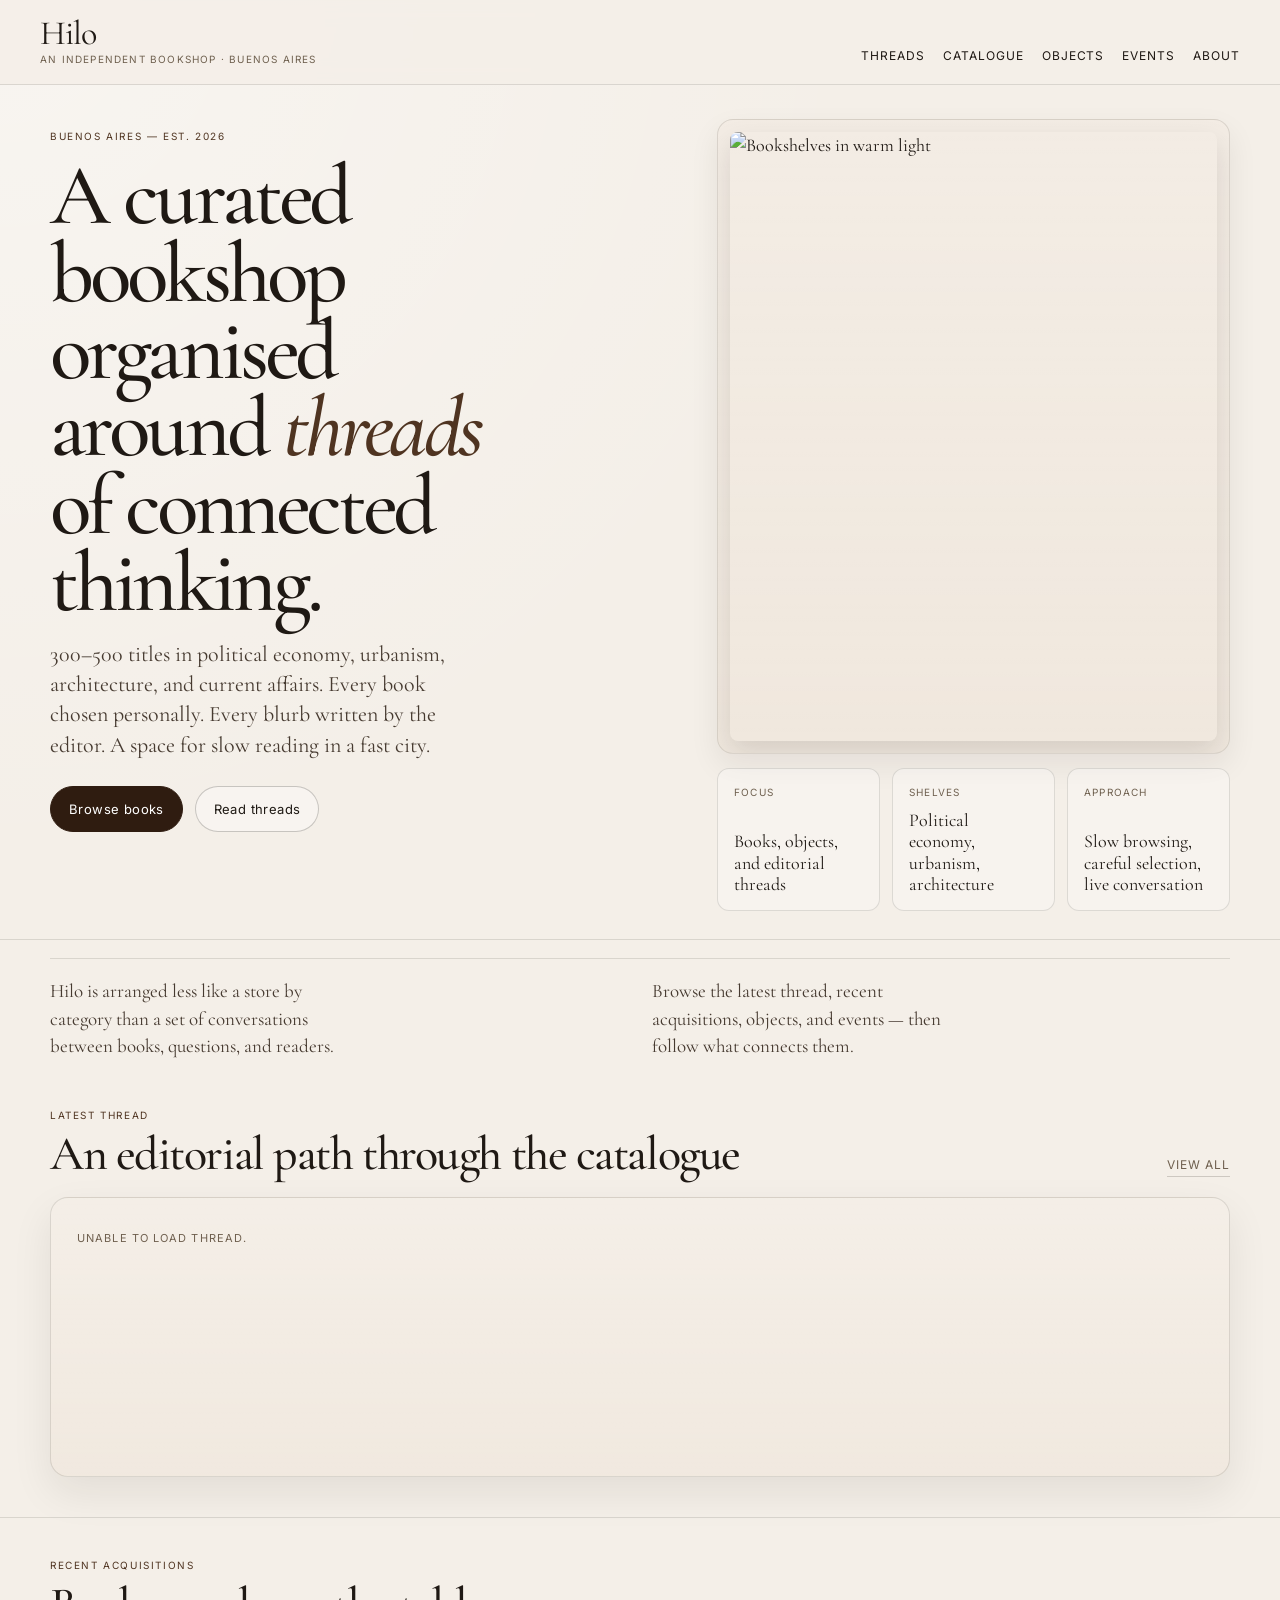
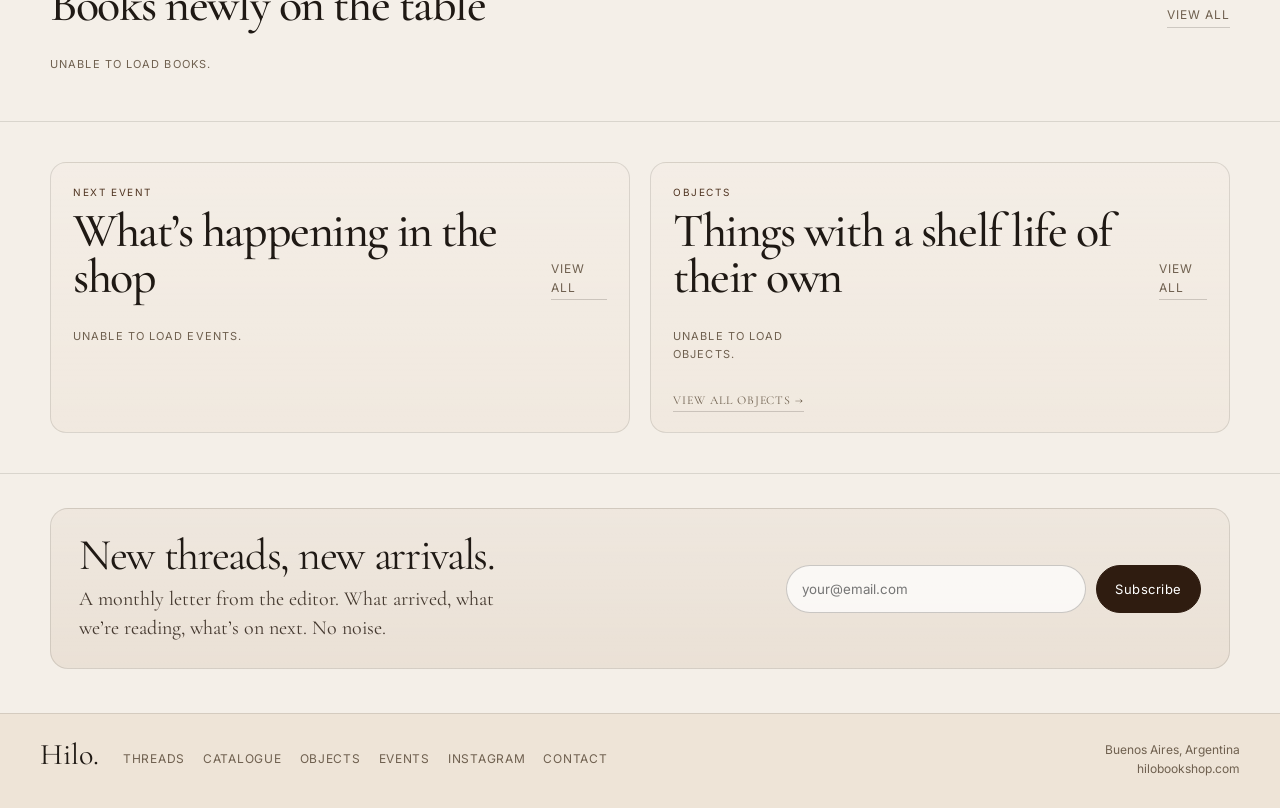
==== index.html @ 8acfe4e0 "Add files via upload" ====
<!DOCTYPE html>
<html lang="en">
<head>
  <meta charset="UTF-8">
  <meta name="viewport" content="width=device-width, initial-scale=1.0">
  <title>Hilo — An Independent Bookshop · Buenos Aires</title>
  <meta name="description" content="A curated bookshop in Buenos Aires organised around threads of connected thinking. Political economy, urbanism, architecture, current affairs.">
  <link rel="stylesheet" href="css/style.css">
</head>
<body class="home-page">

<nav class="nav">
  <a href="index.html" class="nav-logo">
    <span class="nav-logo-main">Hilo</span>
    <span class="nav-logo-sub">An independent bookshop · Buenos Aires</span>
  </a>
  <ul class="nav-links">
    <li><a href="threads.html">Threads</a></li>
    <li><a href="catalogue.html">Catalogue</a></li>
    <li><a href="objects.html">Objects</a></li>
    <li><a href="events.html">Events</a></li>
    <li><a href="about.html">About</a></li>
  </ul>
</nav>

<main class="home-shell">
  <section class="home-hero">
    <div class="home-container home-hero-grid">
      <div class="home-hero-copy">
        <div class="home-eyebrow">Buenos Aires — Est. 2026</div>
        <h1 class="home-hero-title">A curated bookshop organised around <em>threads</em> of connected thinking.</h1>
        <p class="home-hero-body">
          300–500 titles in political economy, urbanism, architecture, and current affairs.
          Every book chosen personally. Every blurb written by the editor. A space for slow
          reading in a fast city.
        </p>
        <div class="home-hero-actions">
          <a href="catalogue.html" class="btn btn-primary">Browse books</a>
          <a href="threads.html" class="btn btn-secondary">Read threads</a>
        </div>
      </div>

      <aside class="home-hero-panel" aria-label="Hilo overview">
        <div class="home-hero-image-wrap">
          <img
            src="https://images.unsplash.com/photo-1507842217343-583bb7270b66?auto=format&fit=crop&w=1400&q=80"
            alt="Bookshelves in warm light"
            loading="eager"
          >
        </div>
        <div class="home-hero-notes">
          <div class="home-note">
            <span class="home-note-label">Focus</span>
            <span class="home-note-value">Books, objects, and editorial threads</span>
          </div>
          <div class="home-note">
            <span class="home-note-label">Shelves</span>
            <span class="home-note-value">Political economy, urbanism, architecture</span>
          </div>
          <div class="home-note">
            <span class="home-note-label">Approach</span>
            <span class="home-note-value">Slow browsing, careful selection, live conversation</span>
          </div>
        </div>
      </aside>
    </div>
  </section>

  <section class="home-intro-strip">
    <div class="home-container home-intro-strip-grid">
      <p>Hilo is arranged less like a store by category than a set of conversations between books, questions, and readers.</p>
      <p>Browse the latest thread, recent acquisitions, objects, and events — then follow what connects them.</p>
    </div>
  </section>

  <section class="home-section home-featured-thread-section">
    <div class="home-container">
      <div class="home-section-top">
        <div>
          <div class="home-section-label">Latest thread</div>
          <h2 class="home-section-title">An editorial path through the catalogue</h2>
        </div>
        <a href="threads.html" class="home-section-link">View all</a>
      </div>
      <div id="thread-feature" class="home-featured-thread-card">
        <div class="loading-state">Loading thread…</div>
      </div>
    </div>
  </section>

  <section class="home-section home-acquisitions-section">
    <div class="home-container">
      <div class="home-section-top">
        <div>
          <div class="home-section-label">Recent acquisitions</div>
          <h2 class="home-section-title">Books newly on the table</h2>
        </div>
        <a href="catalogue.html" class="home-section-link">View all</a>
      </div>
      <div id="books-row" class="books-row home-books-row">
        <div class="loading-state">Loading books…</div>
      </div>
    </div>
  </section>

  <section class="home-section home-split-zone">
    <div class="home-container home-split-grid">
      <div class="home-panel home-event-panel">
        <div class="home-section-top">
          <div>
            <div class="home-section-label">Next event</div>
            <h2 class="home-section-title">What’s happening in the shop</h2>
          </div>
          <a href="events.html" class="home-section-link">View all</a>
        </div>
        <div id="event-feature">
          <div class="loading-state">Loading event…</div>
        </div>
      </div>

      <div class="home-panel home-objects-panel">
        <div class="home-section-top">
          <div>
            <div class="home-section-label">Objects</div>
            <h2 class="home-section-title">Things with a shelf life of their own</h2>
          </div>
          <a href="objects.html" class="home-section-link">View all</a>
        </div>
        <div id="objects-grid" class="objects-grid home-objects-grid">
          <div class="loading-state">Loading objects…</div>
        </div>
        <a href="objects.html" class="link-accent home-panel-link">View all objects →</a>
      </div>
    </div>
  </section>

  <section class="newsletter-section home-newsletter-section">
    <div class="home-container home-newsletter-grid">
      <div>
        <div class="newsletter-heading">New threads, new arrivals.</div>
        <p class="newsletter-sub">
          A monthly letter from the editor. What arrived, what we’re reading,
          what’s on next. No noise.
        </p>
      </div>
      <form class="newsletter-form"
            action="https://hilobookshop.substack.com/api/v1/free?nojs=true"
            method="post" target="_blank">
        <input class="newsletter-input" type="email" name="email" placeholder="your@email.com" required>
        <button class="newsletter-btn" type="submit">Subscribe</button>
      </form>
    </div>
  </section>
</main>

<footer class="footer">
  <a href="index.html" class="footer-logo">Hilo.</a>
  <ul class="footer-links">
    <li><a href="threads.html">Threads</a></li>
    <li><a href="catalogue.html">Catalogue</a></li>
    <li><a href="objects.html">Objects</a></li>
    <li><a href="events.html">Events</a></li>
    <li><a href="https://instagram.com/hilobookshop" target="_blank" rel="noopener">Instagram</a></li>
    <li><a href="about.html#contact">Contact</a></li>
  </ul>
  <div class="footer-address">Buenos Aires, Argentina<br>hilobookshop.com</div>
</footer>

<script type="module">
  import { getThreads, getBooks, getEvents, getObjects, formatDateShort } from './js/airtable.js';

  let allThreads = [];
  let allBooks = [];
  let currentThreadIndex = 0;

  function escapeHtml(str = '') {
    return String(str)
      .replaceAll('&', '&amp;')
      .replaceAll('<', '&lt;')
      .replaceAll('>', '&gt;')
      .replaceAll('"', '&quot;')
      .replaceAll("'", '&#39;');
  }

  function normalize(value = '') {
    return String(value)
      .toLowerCase()
      .normalize('NFD')
      .replace(/[\u0300-\u036f]/g, '')
      .replace(/&/g, ' and ')
      .replace(/[^a-z0-9]+/g, ' ')
      .trim();
  }

  function truncate(text = '', max = 180) {
    const clean = String(text).trim();
    if (!clean) return '';
    if (clean.length <= max) return clean;
    return clean.slice(0, max).replace(/\s+\S*$/, '') + '…';
  }

  function arrayify(value) {
    if (Array.isArray(value)) return value.filter(Boolean);
    if (value == null || value === '') return [];
    return [value];
  }

  function getBookCover(book) {
    return (
      book['Cover URL'] ||
      book['Cover'] ||
      book['Image URL'] ||
      book['Photo URL'] ||
      book.cover ||
      ''
    );
  }

  function getBookLink(book) {
    if (book.Slug) return `book.html?slug=${encodeURIComponent(book.Slug)}`;
    return `catalogue.html?book=${encodeURIComponent(book.id)}`;
  }

  function getThreadLink(thread) {
    if (thread.Slug) return `thread.html?slug=${encodeURIComponent(thread.Slug)}`;
    return 'threads.html';
  }

  function getThreadTitleCandidates(thread) {
    const candidates = new Set();

    [
      thread.Title,
      thread.Slug,
      thread.Name,
      thread['Thread'],
      thread['Thread Title'],
      thread['Short Title'],
      thread['Display Title']
    ].forEach(value => {
      if (value) candidates.add(normalize(value));
    });

    return [...candidates].filter(Boolean);
  }

  function getPossibleThreadBookRefs(thread) {
    const possibleFields = [
      'Books',
      'Book',
      'Related Books',
      'Book Objects',
      'Books Data',
      'Titles',
      'Linked Books',
      'Featured Books'
    ];

    const refs = [];

    for (const field of possibleFields) {
      const value = thread[field];
      if (Array.isArray(value)) refs.push(...value);
    }

    return refs;
  }

  function resolveThreadLinkedBooks(thread, books) {
    const refs = getPossibleThreadBookRefs(thread);
    if (!refs.length) return [];

    const byId = new Map(books.map(book => [String(book.id), book]));
    const byTitle = new Map(
      books
        .map(book => [normalize(book.Title || ''), book])
        .filter(([key]) => key)
    );

    const resolved = [];

    for (const ref of refs) {
      if (!ref) continue;

      if (typeof ref === 'object' && !Array.isArray(ref)) {
        const resolvedBook = {
          id: ref.id || `embedded-${Math.random().toString(36).slice(2)}`,
          Title: ref.Title || ref.title || '',
          Author: ref.Author || ref.author || '',
          Slug: ref.Slug || ref.slug || '',
          'Cover URL': ref['Cover URL'] || ref.cover || ref.image || ref['Photo URL'] || ''
        };

        if (getBookCover(resolvedBook) || resolvedBook.Title) {
          resolved.push(resolvedBook);
        }
        continue;
      }

      const refString = String(ref).trim();

      if (byId.has(refString)) {
        resolved.push(byId.get(refString));
        continue;
      }

      const normalizedRef = normalize(refString);
      if (byTitle.has(normalizedRef)) {
        resolved.push(byTitle.get(normalizedRef));
        continue;
      }
    }

    const deduped = [];
    const seen = new Set();

    for (const book of resolved) {
      const key = String(book.id || normalize(book.Title || ''));
      if (!seen.has(key)) {
        seen.add(key);
        deduped.push(book);
      }
    }

    return deduped;
  }

  function bookContainsThreadReference(book, threadCandidates, threadId) {
    const possibleLinkFields = [
      'Thread',
      'Threads',
      'Thread Title',
      'Thread Titles',
      'Related Thread',
      'Related Threads',
      'Shelf',
      'Shelves',
      'Topic',
      'Topics',
      'Category',
      'Categories'
    ];

    for (const field of possibleLinkFields) {
      const values = arrayify(book[field]);

      for (const value of values) {
        const normalizedValue = normalize(value);
        if (!normalizedValue) continue;

        for (const candidate of threadCandidates) {
          if (
            normalizedValue === candidate ||
            normalizedValue.includes(candidate) ||
            candidate.includes(normalizedValue)
          ) {
            return true;
          }
        }
      }
    }

    const possibleIdFields = [
      'Thread ID',
      'Thread IDs',
      'Thread Record ID',
      'Thread Record IDs',
      'Related Thread ID',
      'Related Thread IDs'
    ];

    for (const field of possibleIdFields) {
      const values = arrayify(book[field]).map(String);
      if (values.includes(String(threadId))) return true;
    }

    return false;
  }

  function deriveThreadBooks(thread, books) {
    const threadCandidates = getThreadTitleCandidates(thread);

    const explicitThumbs =
      thread['Book Covers'] ||
      thread['Book Cover URLs'] ||
      thread['Book Thumbnails'] ||
      thread['Books Covers'] ||
      [];

    const linkedBooks = resolveThreadLinkedBooks(thread, books);

    const matchedBooks = books.filter(book =>
      bookContainsThreadReference(book, threadCandidates, thread.id)
    );

    const merged = [];
    const seen = new Set();

    [...linkedBooks, ...matchedBooks].forEach(book => {
      const key = String(book.id || normalize(book.Title || ''));
      if (!seen.has(key) && (getBookCover(book) || book.Title)) {
        seen.add(key);
        merged.push(book);
      }
    });

    if (merged.length) {
      return merged.slice(0, 12);
    }

    if (Array.isArray(explicitThumbs) && explicitThumbs.length) {
      return explicitThumbs.slice(0, 12).map((src, index) => ({
        id: `${thread.id}-thumb-${index}`,
        Title: '',
        'Cover URL': src
      }));
    }

    return [];
  }

  function renderThreadBooks(books) {
    if (!books.length) {
      return `<div class="empty-state">No books linked to this thread yet.</div>`;
    }

    return `
      <div class="thread-books-wrap home-thread-books-wrap">
        <div class="thread-books-label">Books in this thread</div>
        <div class="thread-books home-thread-books">
          ${books.map(book => {
            const cover = getBookCover(book);
            const title = escapeHtml(book.Title || '');
            const href = book.id ? getBookLink(book) : 'catalogue.html';

            return `
              <a href="${href}" class="thread-book-thumb" title="${title}">
                <div class="thread-book-thumb-image">
                  ${cover
                    ? `<img src="${cover}" alt="${title}" loading="lazy">`
                    : `<div style="width:100%;height:100%;background:linear-gradient(135deg,#d8cbbb 0%,#efe5da 100%);"></div>`}
                </div>
                ${title ? `<div class="thread-book-thumb-title">${title}</div>` : ''}
              </a>
            `;
          }).join('')}
        </div>
      </div>
    `;
  }

  function renderThread(index) {
    const el = document.getElementById('thread-feature');

    if (!allThreads.length) {
      el.innerHTML = '<div class="empty-state">No threads yet.</div>';
      return;
    }

    const thread = allThreads[index];
    const threadBooks = deriveThreadBooks(thread, allBooks);

    el.innerHTML = `
      <div class="thread-shell home-thread-shell">
        <div class="thread-feature home-thread-feature">
          <div class="thread-number">${String(thread.Number || index + 1).padStart(2, '0')}</div>
          <div class="home-thread-main">
            <div class="thread-head home-thread-head">
              <div class="thread-title-wrap">
                <h3 class="thread-title home-thread-title">${escapeHtml(thread.Title || '')}</h3>
                <div class="thread-meta">
                  ${threadBooks.length ? `${threadBooks.length} book${threadBooks.length === 1 ? '' : 's'}` : 'Thread'}
                </div>
              </div>
              <div class="thread-nav" aria-label="Thread navigation">
                <button type="button" id="thread-prev" ${index === 0 ? 'disabled' : ''} aria-label="Previous thread">←</button>
                <button type="button" id="thread-next" ${index === allThreads.length - 1 ? 'disabled' : ''} aria-label="Next thread">→</button>
              </div>
            </div>

            <p class="thread-excerpt home-thread-excerpt">${escapeHtml(thread.Intro || thread.Description || '')}</p>

            ${renderThreadBooks(threadBooks)}

            <div class="thread-footer home-thread-footer">
              <a href="${getThreadLink(thread)}" class="link-accent">Read the thread →</a>
              <div class="thread-counter">${index + 1} / ${allThreads.length}</div>
            </div>
          </div>
        </div>
      </div>
    `;

    const prevBtn = document.getElementById('thread-prev');
    const nextBtn = document.getElementById('thread-next');

    if (prevBtn) {
      prevBtn.addEventListener('click', () => {
        if (currentThreadIndex > 0) {
          currentThreadIndex -= 1;
          renderThread(currentThreadIndex);
        }
      });
    }

    if (nextBtn) {
      nextBtn.addEventListener('click', () => {
        if (currentThreadIndex < allThreads.length - 1) {
          currentThreadIndex += 1;
          renderThread(currentThreadIndex);
        }
      });
    }
  }

  async function loadThreadsAndBooks() {
    const threadEl = document.getElementById('thread-feature');

    try {
      const [threads, books] = await Promise.all([
        getThreads({ maxRecords: 20 }),
        getBooks({ maxRecords: 500 })
      ]);

      allThreads = Array.isArray(threads) ? threads : [];
      allBooks = Array.isArray(books) ? books : [];

      if (!allThreads.length) {
        threadEl.innerHTML = '<div class="empty-state">No threads yet.</div>';
        return;
      }

      currentThreadIndex = 0;
      renderThread(currentThreadIndex);
    } catch (e) {
      console.error('Thread/books load error:', e);
      threadEl.innerHTML = '<div class="empty-state">Unable to load thread.</div>';
    }
  }

  async function loadBooks() {
    const el = document.getElementById('books-row');

    try {
      const books = await getBooks({ maxRecords: 12 });

      if (!books.length) {
        el.innerHTML = '<div class="empty-state">No books yet.</div>';
        return;
      }

      el.innerHTML = books.slice(0, 8).map(b => `
        <a href="${getBookLink(b)}" class="book-card home-book-card">
          <div class="book-cover">
            ${getBookCover(b)
              ? `<img src="${getBookCover(b)}" alt="${escapeHtml(b.Title || '')}" loading="lazy">`
              : `<div class="book-cover-fallback"></div>`}
          </div>
          <div>
            <div class="book-meta-title">${escapeHtml(b.Title || '')}</div>
            <div class="book-meta-author">${escapeHtml(b.Author || '')}</div>
            ${b.Blurb ? `<div class="book-note">${escapeHtml(truncate(b.Blurb, 220))}</div>` : ''}
          </div>
        </a>
      `).join('');
    } catch (e) {
      console.error('Books load error:', e);
      el.innerHTML = '<div class="empty-state">Unable to load books.</div>';
    }
  }

  async function loadEvent() {
    const el = document.getElementById('event-feature');

    try {
      const events = await getEvents({ maxRecords: 1 });

      if (!events.length) {
        el.innerHTML = '<div class="empty-state">No upcoming events. Check back soon.</div>';
        return;
      }

      const ev = events[0];
      const { day, month, year } = formatDateShort(ev.Date);

      el.innerHTML = `
        <div class="event-date">${day}</div>
        <div class="event-month">${month} ${year}</div>
        <div class="event-title">${escapeHtml(ev.Title || '')}</div>
        <div class="event-details">
          ${ev.Description ? `${escapeHtml(truncate(ev.Description, 220))}` : ''}
          ${ev.Venue ? `<br><br>${escapeHtml(ev.Venue)}` : ''}
          ${ev.Time ? ` · ${escapeHtml(ev.Time)}` : ''}
          ${ev.Capacity ? ` · ${escapeHtml(ev.Capacity)} places` : ''}
        </div>
        ${ev['Ticket URL']
          ? `<a href="${ev['Ticket URL']}" class="btn btn-primary" target="_blank" rel="noopener">Reserve a place</a>`
          : ev.Free
            ? `<a href="events.html" class="btn btn-primary">Free — see details</a>`
            : `<a href="events.html" class="btn btn-primary">See all events</a>`}
      `;
    } catch (e) {
      console.error('Event load error:', e);
      el.innerHTML = '<div class="empty-state">Unable to load events.</div>';
    }
  }

  async function loadObjects() {
    const el = document.getElementById('objects-grid');

    try {
      const objects = await getObjects({ featured: true, maxRecords: 3 });

      if (!objects.length) {
        el.innerHTML = '<div class="empty-state">No objects yet.</div>';
        return;
      }

      el.innerHTML = objects.map(o => `
        <a href="objects.html" class="object-item home-object-item">
          ${o['Photo URL']
            ? `<img src="${o['Photo URL']}" alt="${escapeHtml(o.Name || '')}" loading="lazy">`
            : `<div style="width:100%;height:100%;background:var(--border);"></div>`}
          <div class="object-caption">${escapeHtml(o.Origin || o.Name || '')}</div>
        </a>
      `).join('');
    } catch (e) {
      console.error('Objects load error:', e);
      el.innerHTML = '<div class="empty-state">Unable to load objects.</div>';
    }
  }

  loadThreadsAndBooks();
  loadBooks();
  loadEvent();
  loadObjects();
</script>

</body>
</html>
---- css/style.css ----
@import url('https://fonts.googleapis.com/css2?family=Cormorant+Garamond:wght@400;500;600&family=Inter:wght@400;500;600&display=swap');

:root {
  --paper: #f4efe8;
  --paper-2: #efe6db;
  --paper-3: #e7dccf;
  --paper-4: #ddd0c0;
  --ink: #1f1914;
  --ink-soft: #463a30;
  --ink-faint: #6f604f;
  --line: rgba(31, 25, 20, 0.12);
  --line-strong: rgba(31, 25, 20, 0.22);
  --accent: #4f3421;
  --accent-deep: #2f1c10;
  --shadow-soft: 0 12px 30px rgba(27, 20, 14, 0.07);
  --shadow-card: 0 16px 40px rgba(27, 20, 14, 0.08);
  --shadow-image: 0 12px 28px rgba(27, 20, 14, 0.12);
  --max-width: 1180px;
  --serif: "Cormorant Garamond", Georgia, serif;
  --sans: "Inter", system-ui, -apple-system, BlinkMacSystemFont, "Segoe UI", sans-serif;
}

* {
  box-sizing: border-box;
}

html {
  scroll-behavior: smooth;
}

body {
  margin: 0;
  background:
    radial-gradient(circle at top left, rgba(255,255,255,0.38), transparent 32%),
    var(--paper);
  color: var(--ink);
  font-family: var(--serif);
  font-size: 18px;
  line-height: 1.55;
  text-rendering: optimizeLegibility;
  -webkit-font-smoothing: antialiased;
}

body::before {
  content: "";
  position: fixed;
  inset: 0;
  pointer-events: none;
  opacity: 0.05;
  mix-blend-mode: multiply;
  background-image: radial-gradient(rgba(31, 25, 20, 0.2) 0.45px, transparent 0.45px);
  background-size: 6px 6px;
}

a {
  color: inherit;
  text-decoration: none;
}

img {
  display: block;
  width: 100%;
  height: auto;
}

.home-container {
  width: min(calc(100% - 3rem), var(--max-width));
  margin: 0 auto;
}

.nav,
.nav-links a,
.nav-logo-sub,
.home-eyebrow,
.home-note-label,
.home-section-label,
.home-section-link,
.thread-meta,
.thread-counter,
.thread-books-label,
.object-caption,
.book-meta-author,
.event-month,
.footer-links a,
.footer-address,
.newsletter-input,
.newsletter-btn,
.btn,
.loading-state,
.empty-state {
  font-family: var(--sans);
}

.nav {
  position: sticky;
  top: 0;
  z-index: 50;
  display: flex;
  justify-content: space-between;
  align-items: flex-end;
  gap: 24px;
  padding: 18px 40px 16px;
  border-bottom: 1px solid var(--line);
  background: rgba(244, 239, 232, 0.9);
  backdrop-filter: blur(10px);
}

.nav-logo {
  display: flex;
  flex-direction: column;
  gap: 2px;
  min-width: 0;
}

.nav-logo-main {
  font-family: var(--serif);
  font-size: 34px;
  line-height: 0.95;
  letter-spacing: -0.03em;
}

.nav-logo-sub {
  font-size: 10px;
  letter-spacing: 0.12em;
  text-transform: uppercase;
  color: var(--ink-faint);
}

.nav-links {
  list-style: none;
  display: flex;
  flex-wrap: wrap;
  gap: 18px;
  margin: 0;
  padding: 0;
}

.nav-links a {
  font-size: 12px;
  letter-spacing: 0.08em;
  text-transform: uppercase;
  color: var(--ink);
  transition: color 0.2s ease, opacity 0.2s ease;
}

.nav-links a:hover {
  color: var(--accent);
}

.home-shell {
  position: relative;
}

.home-hero {
  padding: 34px 0 28px;
  border-bottom: 1px solid var(--line);
}

.home-hero-grid {
  display: grid;
  grid-template-columns: minmax(0, 1.1fr) minmax(320px, 0.9fr);
  gap: 40px;
  align-items: start;
}

.home-hero-copy {
  padding-top: 10px;
}

.home-eyebrow {
  margin-bottom: 14px;
  font-size: 10px;
  letter-spacing: 0.16em;
  text-transform: uppercase;
  color: var(--accent);
}

.home-hero-title {
  margin: 0 0 16px;
  max-width: 11ch;
  font-family: var(--serif);
  font-size: clamp(54px, 7vw, 86px);
  line-height: 0.9;
  font-weight: 500;
  letter-spacing: -0.045em;
  text-wrap: balance;
}

.home-hero-title em,
.home-section-title em,
.thread-title em {
  font-style: italic;
  color: var(--accent);
}

.home-hero-body {
  max-width: 38ch;
  margin: 0;
  font-size: 22px;
  line-height: 1.38;
  color: var(--ink-soft);
}

.home-hero-actions {
  display: flex;
  flex-wrap: wrap;
  gap: 12px;
  margin-top: 26px;
}

.btn {
  display: inline-flex;
  align-items: center;
  justify-content: center;
  min-height: 46px;
  padding: 0 18px;
  border-radius: 999px;
  border: 1px solid var(--line-strong);
  font-size: 13px;
  letter-spacing: 0.03em;
  transition: transform 0.18s ease, background 0.18s ease, border-color 0.18s ease, color 0.18s ease;
}

.btn:hover {
  transform: translateY(-1px);
}

.btn-primary {
  color: #fff;
  background: var(--accent-deep);
  border-color: var(--accent-deep);
}

.btn-primary:hover {
  background: var(--accent);
  border-color: var(--accent);
}

.btn-secondary {
  background: rgba(255,255,255,0.34);
}

.btn-secondary:hover {
  background: rgba(255,255,255,0.62);
}

.home-hero-panel {
  display: grid;
  gap: 14px;
}

.home-hero-image-wrap {
  overflow: hidden;
  padding: 12px;
  border: 1px solid var(--line);
  border-radius: 16px;
  background: linear-gradient(180deg, rgba(255,255,255,0.26), rgba(255,255,255,0.08)), var(--paper-2);
  box-shadow: var(--shadow-soft);
}

.home-hero-image-wrap img {
  aspect-ratio: 4 / 5;
  object-fit: cover;
  border-radius: 8px;
  box-shadow: var(--shadow-image);
}

.home-hero-notes {
  display: grid;
  grid-template-columns: repeat(3, minmax(0, 1fr));
  gap: 12px;
}

.home-note {
  min-height: 120px;
  display: flex;
  flex-direction: column;
  justify-content: space-between;
  gap: 10px;
  padding: 16px 16px 15px;
  border: 1px solid var(--line);
  border-radius: 12px;
  background: rgba(255,255,255,0.28);
}

.home-note-label {
  font-size: 10px;
  letter-spacing: 0.12em;
  text-transform: uppercase;
  color: var(--ink-faint);
}

.home-note-value {
  display: block;
  font-size: 18px;
  line-height: 1.18;
}

.home-intro-strip {
  padding: 18px 0 8px;
}

.home-intro-strip-grid {
  display: grid;
  grid-template-columns: 1fr 1fr;
  gap: 24px;
  padding-top: 18px;
  border-top: 1px solid var(--line);
}

.home-intro-strip-grid p {
  max-width: 34ch;
  margin: 0;
  font-size: 19px;
  line-height: 1.45;
  color: var(--ink-soft);
}

.home-section {
  padding: 40px 0;
}

.home-acquisitions-section,
.home-split-zone,
.home-newsletter-section {
  border-top: 1px solid var(--line);
}

.home-section-top {
  display: flex;
  align-items: end;
  justify-content: space-between;
  gap: 18px;
  margin-bottom: 20px;
}

.home-section-label {
  margin-bottom: 8px;
  font-size: 10px;
  letter-spacing: 0.16em;
  text-transform: uppercase;
  color: var(--accent);
}

.home-section-title {
  margin: 0;
  font-size: clamp(34px, 4vw, 48px);
  line-height: 0.96;
  font-weight: 500;
  letter-spacing: -0.03em;
}

.home-section-link,
.link-accent {
  font-size: 12px;
  letter-spacing: 0.08em;
  text-transform: uppercase;
  color: var(--ink-faint);
  border-bottom: 1px solid rgba(31, 25, 20, 0.18);
  padding-bottom: 2px;
}

.home-section-link:hover,
.link-accent:hover {
  color: var(--ink);
  border-color: rgba(31, 25, 20, 0.38);
}

.home-featured-thread-card {
  min-height: 280px;
  padding: 24px 26px;
  border: 1px solid var(--line);
  border-radius: 18px;
  background:
    linear-gradient(180deg, rgba(255,255,255,0.34), rgba(255,255,255,0.12)),
    var(--paper-2);
  box-shadow: var(--shadow-card);
}

.thread-shell,
.thread-feature {
  display: block;
}

.home-thread-feature {
  display: grid;
  grid-template-columns: 74px minmax(0, 1fr);
  gap: 24px;
  align-items: start;
}

.thread-number {
  font-size: 70px;
  line-height: 0.9;
  font-family: var(--serif);
  color: #8b7056;
}

.home-thread-main {
  min-width: 0;
}

.home-thread-head {
  display: flex;
  justify-content: space-between;
  align-items: flex-start;
  gap: 20px;
  margin-bottom: 14px;
}

.thread-title {
  margin: 0 0 8px;
  max-width: 20ch;
  font-size: 42px;
  line-height: 0.98;
  font-family: var(--serif);
  font-weight: 500;
  letter-spacing: -0.03em;
}

.thread-meta,
.thread-counter,
.thread-books-label,
.book-meta-author,
.object-caption,
.event-month,
.loading-state,
.empty-state {
  font-size: 11px;
  letter-spacing: 0.1em;
  text-transform: uppercase;
  color: var(--ink-faint);
}

.thread-nav {
  display: inline-flex;
  gap: 8px;
  flex-shrink: 0;
}

.thread-nav button {
  appearance: none;
  width: 38px;
  height: 38px;
  border-radius: 999px;
  border: 1px solid var(--line-strong);
  background: rgba(255,255,255,0.56);
  color: var(--ink);
  cursor: pointer;
  transition: transform 0.18s ease, background 0.18s ease, border-color 0.18s ease;
}

.thread-nav button:hover {
  transform: translateY(-1px);
  background: rgba(255,255,255,0.86);
  border-color: rgba(31, 25, 20, 0.28);
}

.thread-nav button:disabled {
  opacity: 0.38;
  cursor: default;
  transform: none;
}

.thread-excerpt {
  max-width: 56ch;
  margin: 0 0 18px;
  font-size: 22px;
  line-height: 1.42;
  color: var(--ink-soft);
}

.thread-books-wrap {
  margin: 0 0 18px;
}

.thread-books {
  display: grid;
  grid-template-columns: repeat(6, minmax(0, 1fr));
  gap: 12px;
}

.thread-book-thumb {
  display: block;
  min-width: 0;
}

.thread-book-thumb-image {
  overflow: hidden;
  aspect-ratio: 0.72;
  border-radius: 6px;
  border: 1px solid rgba(31, 25, 20, 0.06);
  background: linear-gradient(135deg, #d9ccbd 0%, #eadfd3 100%);
  box-shadow: var(--shadow-soft);
  margin-bottom: 8px;
  transition: transform 0.2s ease, box-shadow 0.2s ease;
}

.thread-book-thumb:hover .thread-book-thumb-image {
  transform: translateY(-2px);
  box-shadow: 0 14px 26px rgba(27, 20, 14, 0.12);
}

.thread-book-thumb-image img {
  width: 100%;
  height: 100%;
  object-fit: cover;
}

.thread-book-thumb-title {
  display: -webkit-box;
  -webkit-box-orient: vertical;
  -webkit-line-clamp: 2;
  overflow: hidden;
  font-size: 13px;
  line-height: 1.3;
  color: var(--ink-soft);
}

.thread-footer {
  display: flex;
  flex-wrap: wrap;
  align-items: center;
  gap: 12px 18px;
}

.home-books-row {
  display: grid;
  grid-template-columns: repeat(4, minmax(0, 1fr));
  gap: 18px;
}

.book-card {
  display: grid;
  grid-template-columns: 82px minmax(0, 1fr);
  gap: 16px;
  min-width: 0;
  padding: 16px;
  border: 1px solid var(--line);
  border-radius: 14px;
  background: rgba(255,255,255,0.24);
  transition: transform 0.18s ease, border-color 0.18s ease, background 0.18s ease;
}

.book-card:hover {
  transform: translateY(-2px);
  border-color: rgba(31, 25, 20, 0.2);
  background: rgba(255,255,255,0.34);
}

.book-cover {
  width: 82px;
  aspect-ratio: 0.72;
  overflow: hidden;
  border-radius: 6px;
  background: #e4d7c8;
  box-shadow: var(--shadow-soft);
}

.book-cover img {
  width: 100%;
  height: 100%;
  object-fit: cover;
  transition: transform 0.24s ease;
}

.book-card:hover .book-cover img {
  transform: scale(1.03);
}

.book-cover-fallback {
  width: 100%;
  height: 100%;
  background: linear-gradient(135deg, #d8cbbb 0%, #efe5da 100%);
}

.book-meta-title {
  margin-bottom: 5px;
  font-size: 28px;
  line-height: 0.95;
  letter-spacing: -0.02em;
}

.book-meta-author {
  margin-bottom: 8px;
}

.book-note {
  font-size: 18px;
  line-height: 1.38;
  color: var(--ink-soft);
  display: -webkit-box;
  -webkit-box-orient: vertical;
  -webkit-line-clamp: 5;
  overflow: hidden;
}

.home-split-grid {
  display: grid;
  grid-template-columns: 1fr 1fr;
  gap: 20px;
}

.home-panel {
  padding: 22px 22px 20px;
  border: 1px solid var(--line);
  border-radius: 16px;
  background:
    linear-gradient(180deg, rgba(255,255,255,0.3), rgba(255,255,255,0.12)),
    var(--paper-2);
}

.event-date {
  font-size: 56px;
  line-height: 0.88;
  color: #8b7056;
}

.event-title {
  margin: 0 0 10px;
  max-width: 20ch;
  font-size: 34px;
  line-height: 0.98;
  letter-spacing: -0.02em;
}

.event-details {
  max-width: 44ch;
  margin-bottom: 16px;
  font-size: 19px;
  line-height: 1.45;
  color: var(--ink-soft);
}

.objects-grid {
  display: grid;
  grid-template-columns: repeat(3, minmax(0, 1fr));
  gap: 12px;
  margin-bottom: 14px;
}

.object-item img,
.object-item > div {
  overflow: hidden;
  aspect-ratio: 1 / 1;
  border-radius: 8px;
  background: #ddd3c7;
  box-shadow: var(--shadow-soft);
  transition: transform 0.2s ease;
}

.object-item:hover img,
.object-item:hover > div {
  transform: scale(1.03);
}

.object-caption {
  margin-top: 8px;
}

.home-panel-link {
  display: inline-block;
}

.newsletter-section {
  padding: 34px 0 44px;
}

.home-newsletter-grid {
  display: grid;
  grid-template-columns: minmax(0, 1fr) auto;
  gap: 24px;
  align-items: center;
  padding: 26px 28px;
  border: 1px solid var(--line);
  border-radius: 18px;
  background: linear-gradient(180deg, rgba(255,255,255,0.32), rgba(255,255,255,0.14)), var(--paper-3);
}

.newsletter-heading {
  margin-bottom: 8px;
  font-size: 44px;
  line-height: 0.95;
  letter-spacing: -0.03em;
}

.newsletter-sub {
  max-width: 44ch;
  margin: 0;
  font-size: 20px;
  line-height: 1.42;
  color: var(--ink-soft);
}

.newsletter-form {
  display: flex;
  flex-wrap: wrap;
  gap: 10px;
  align-items: center;
}

.newsletter-input {
  min-width: 300px;
  min-height: 48px;
  padding: 0 15px;
  border: 1px solid var(--line-strong);
  border-radius: 999px;
  background: rgba(255,255,255,0.72);
  color: var(--ink);
}

.newsletter-input:focus {
  outline: 2px solid rgba(79, 52, 33, 0.18);
  outline-offset: 2px;
}

.newsletter-btn {
  min-height: 48px;
  padding: 0 18px;
  border: 1px solid var(--accent-deep);
  border-radius: 999px;
  background: var(--accent-deep);
  color: #fff;
  font-size: 13px;
  letter-spacing: 0.04em;
  cursor: pointer;
  transition: background 0.18s ease, border-color 0.18s ease, transform 0.18s ease;
}

.newsletter-btn:hover {
  transform: translateY(-1px);
  background: var(--accent);
  border-color: var(--accent);
}

.footer {
  display: grid;
  grid-template-columns: auto 1fr auto;
  gap: 24px;
  align-items: start;
  padding: 26px 40px 30px;
  border-top: 1px solid var(--line);
  background: #eee4d7;
}

.footer-logo {
  font-family: var(--serif);
  font-size: 30px;
  line-height: 1;
}

.footer-links {
  list-style: none;
  display: flex;
  flex-wrap: wrap;
  gap: 10px 18px;
  margin: 4px 0 0;
  padding: 0;
}

.footer-links a {
  font-size: 12px;
  letter-spacing: 0.06em;
  text-transform: uppercase;
  color: var(--ink-faint);
}

.footer-links a:hover {
  color: var(--ink);
}

.footer-address {
  font-size: 12px;
  line-height: 1.6;
  text-align: right;
  color: var(--ink-faint);
}

.loading-state,
.empty-state {
  padding: 8px 0;
}

@media (max-width: 1120px) {
  .home-hero-grid,
  .home-split-grid,
  .home-newsletter-grid {
    grid-template-columns: 1fr;
  }

  .home-hero-title {
    max-width: 12ch;
  }

  .home-books-row {
    grid-template-columns: repeat(2, minmax(0, 1fr));
  }

  .thread-books {
    grid-template-columns: repeat(5, minmax(0, 1fr));
  }
}

@media (max-width: 760px) {
  .home-container {
    width: min(calc(100% - 1.4rem), var(--max-width));
  }

  .nav {
    flex-direction: column;
    align-items: flex-start;
    padding: 16px 22px 14px;
  }

  .nav-links {
    gap: 10px 14px;
  }

  .home-hero {
    padding: 22px 0 24px;
  }

  .home-hero-title {
    max-width: 100%;
    font-size: clamp(44px, 14vw, 62px);
  }

  .home-hero-body,
  .thread-excerpt,
  .newsletter-sub,
  .event-details,
  .book-note,
  .home-intro-strip-grid p {
    font-size: 18px;
  }

  .home-hero-notes,
  .home-intro-strip-grid,
  .objects-grid {
    grid-template-columns: 1fr;
  }

  .home-section {
    padding: 28px 0;
  }

  .home-section-top,
  .home-thread-head {
    flex-direction: column;
    align-items: flex-start;
  }

  .home-featured-thread-card,
  .home-panel,
  .home-newsletter-grid {
    padding: 18px;
  }

  .home-thread-feature {
    grid-template-columns: 1fr;
    gap: 12px;
  }

  .thread-number {
    font-size: 42px;
  }

  .thread-title,
  .event-title,
  .newsletter-heading {
    font-size: 34px;
  }

  .thread-books,
  .home-books-row {
    grid-template-columns: 1fr;
  }

  .book-card {
    grid-template-columns: 72px minmax(0, 1fr);
    padding: 14px;
  }

  .book-cover {
    width: 72px;
  }

  .book-meta-title {
    font-size: 24px;
  }

  .newsletter-form {
    width: 100%;
    flex-direction: column;
    align-items: stretch;
  }

  .newsletter-input,
  .newsletter-btn {
    width: 100%;
    min-width: 0;
  }

  .footer {
    grid-template-columns: 1fr;
    padding: 22px;
  }

  .footer-address {
    text-align: left;
  }
}

@media (max-width: 520px) {
  .thread-books {
    grid-template-columns: repeat(3, minmax(0, 1fr));
  }
}
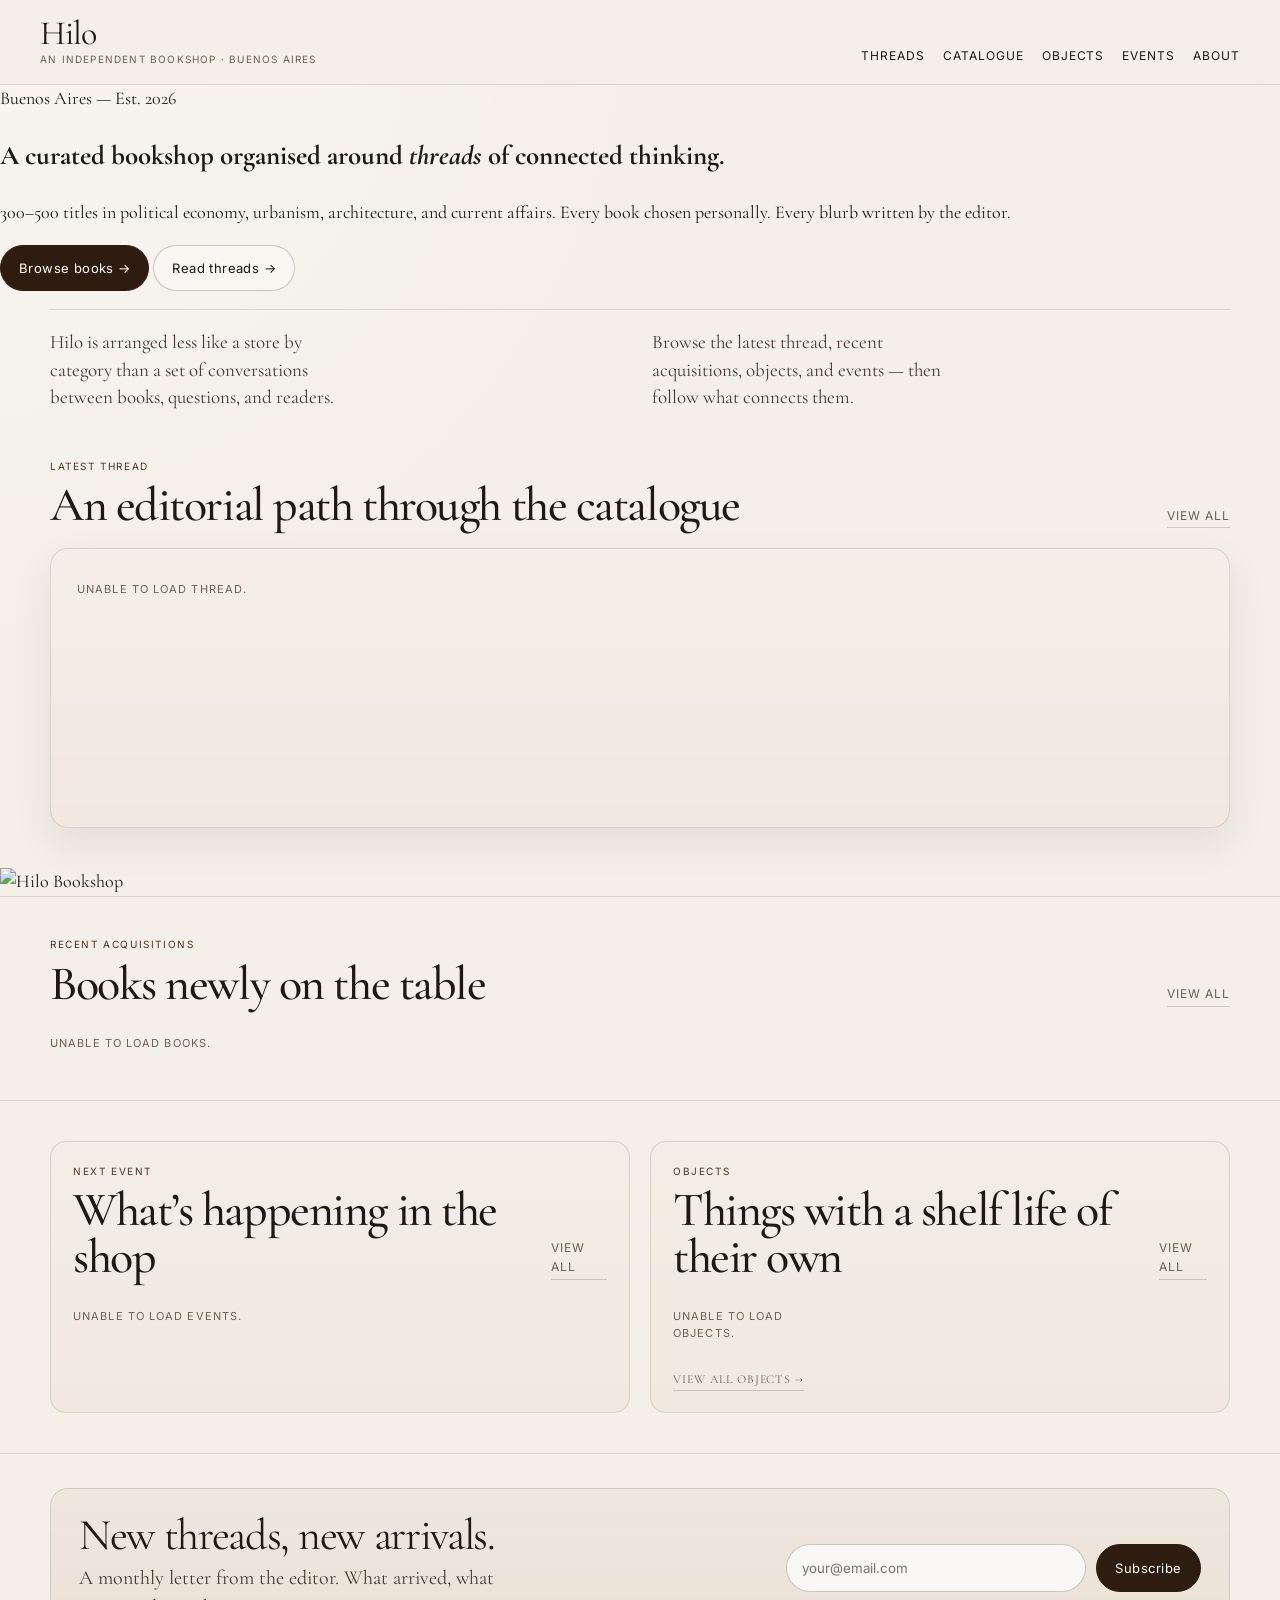
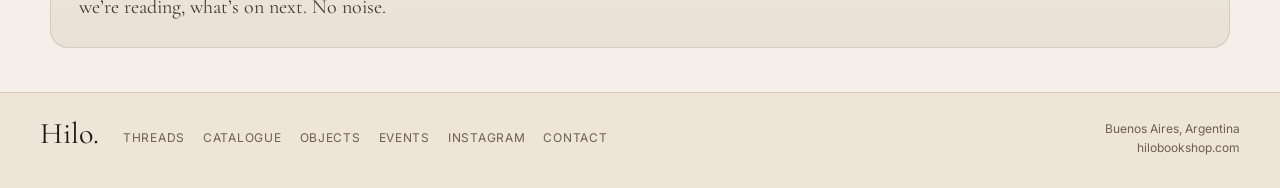
==== commit e3e32763: "Update index.html" ====
--- a/index.html
+++ b/index.html
@@ -24,47 +24,25 @@
 </nav>
 
 <main class="home-shell">
-  <section class="home-hero">
-    <div class="home-container home-hero-grid">
-      <div class="home-hero-copy">
-        <div class="home-eyebrow">Buenos Aires — Est. 2026</div>
-        <h1 class="home-hero-title">A curated bookshop organised around <em>threads</em> of connected thinking.</h1>
-        <p class="home-hero-body">
-          300–500 titles in political economy, urbanism, architecture, and current affairs.
-          Every book chosen personally. Every blurb written by the editor. A space for slow
-          reading in a fast city.
-        </p>
-        <div class="home-hero-actions">
-          <a href="catalogue.html" class="btn btn-primary">Browse books</a>
-          <a href="threads.html" class="btn btn-secondary">Read threads</a>
-        </div>
-      </div>
-
-      <aside class="home-hero-panel" aria-label="Hilo overview">
-        <div class="home-hero-image-wrap">
-          <img
-            src="https://images.unsplash.com/photo-1507842217343-583bb7270b66?auto=format&fit=crop&w=1400&q=80"
-            alt="Bookshelves in warm light"
-            loading="eager"
-          >
-        </div>
-        <div class="home-hero-notes">
-          <div class="home-note">
-            <span class="home-note-label">Focus</span>
-            <span class="home-note-value">Books, objects, and editorial threads</span>
-          </div>
-          <div class="home-note">
-            <span class="home-note-label">Shelves</span>
-            <span class="home-note-value">Political economy, urbanism, architecture</span>
-          </div>
-          <div class="home-note">
-            <span class="home-note-label">Approach</span>
-            <span class="home-note-value">Slow browsing, careful selection, live conversation</span>
-          </div>
-        </div>
-      </aside>
+<section class="intro-band">
+  <div class="intro-inner">
+    <div class="intro-eyebrow">Buenos Aires — Est. 2026</div>
+
+    <h1 class="intro-title">
+      A curated bookshop organised around <em>threads</em> of connected thinking.
+    </h1>
+
+    <p class="intro-body">
+      300–500 titles in political economy, urbanism, architecture, and current affairs.
+      Every book chosen personally. Every blurb written by the editor.
+    </p>
+
+    <div class="intro-actions">
+      <a href="catalogue.html" class="btn btn-primary">Browse books →</a>
+      <a href="threads.html" class="btn btn-secondary">Read threads →</a>
     </div>
-  </section>
+  </div>
+</section>
 
   <section class="home-intro-strip">
     <div class="home-container home-intro-strip-grid">
@@ -87,7 +65,9 @@
       </div>
     </div>
   </section>
-
+<section class="shop-image-section">
+  <img src="https://images.unsplash.com/photo-1507842217343-583bb7270b66?auto=format&fit=crop&w=1800&q=80" alt="Hilo Bookshop">
+</section>
   <section class="home-section home-acquisitions-section">
     <div class="home-container">
       <div class="home-section-top">
--- a/css/style.css
+++ b/css/style.css
@@ -151,61 +151,126 @@
   position: relative;
 }
 
+/* ===== HOMEPAGE HERO TIGHTENING ===== */
+
 .home-hero {
-  padding: 34px 0 28px;
-  border-bottom: 1px solid var(--line);
+  padding: 42px 40px 34px;
 }
 
 .home-hero-grid {
   display: grid;
-  grid-template-columns: minmax(0, 1.1fr) minmax(320px, 0.9fr);
-  gap: 40px;
+  grid-template-columns: minmax(0, 1.15fr) minmax(360px, 0.85fr);
+  gap: 28px;
   align-items: start;
 }
 
 .home-hero-copy {
-  padding-top: 10px;
-}
-
-.home-eyebrow {
-  margin-bottom: 14px;
+  max-width: 760px;
+}
+
+.home-hero-eyebrow {
   font-size: 10px;
-  letter-spacing: 0.16em;
-  text-transform: uppercase;
-  color: var(--accent);
+  letter-spacing: 0.14em;
+  margin-bottom: 12px;
 }
 
 .home-hero-title {
+  font-size: clamp(38px, 4.6vw, 64px);
+  line-height: 0.96;
+  letter-spacing: -0.035em;
+  max-width: 11ch;
   margin: 0 0 16px;
-  max-width: 11ch;
-  font-family: var(--serif);
-  font-size: clamp(54px, 7vw, 86px);
-  line-height: 0.9;
-  font-weight: 500;
-  letter-spacing: -0.045em;
   text-wrap: balance;
 }
 
-.home-hero-title em,
-.home-section-title em,
-.thread-title em {
-  font-style: italic;
-  color: var(--accent);
-}
-
 .home-hero-body {
-  max-width: 38ch;
-  margin: 0;
-  font-size: 22px;
-  line-height: 1.38;
-  color: var(--ink-soft);
+  font-size: 15px;
+  line-height: 1.68;
+  max-width: 54ch;
+  margin: 0 0 20px;
 }
 
 .home-hero-actions {
-  display: flex;
-  flex-wrap: wrap;
-  gap: 12px;
-  margin-top: 26px;
+  gap: 10px;
+}
+
+.home-hero-panel {
+  max-width: 420px;
+  justify-self: end;
+}
+
+.home-hero-image-wrap {
+  aspect-ratio: 0.9 / 1.08;
+  overflow: hidden;
+}
+
+.home-hero-image-wrap img {
+  width: 100%;
+  height: 100%;
+  object-fit: cover;
+  object-position: center center;
+  display: block;
+}
+
+/* Optional: if you have the little meta/stat boxes under the image */
+.home-hero-notes {
+  gap: 10px;
+  margin-top: 12px;
+}
+
+.home-hero-note {
+  padding: 10px 12px;
+}
+
+.home-hero-note-label {
+  font-size: 10px;
+}
+
+.home-hero-note-value {
+  font-size: 13px;
+}
+
+/* ===== RESPONSIVE ===== */
+
+@media (max-width: 980px) {
+  .home-hero {
+    padding: 34px 28px 28px;
+  }
+
+  .home-hero-grid {
+    grid-template-columns: 1fr;
+    gap: 20px;
+  }
+
+  .home-hero-panel {
+    max-width: 520px;
+    justify-self: start;
+  }
+
+  .home-hero-title {
+    font-size: clamp(34px, 7vw, 52px);
+    max-width: 13ch;
+  }
+}
+
+@media (max-width: 640px) {
+  .home-hero {
+    padding: 26px 22px 22px;
+  }
+
+  .home-hero-title {
+    font-size: 34px;
+    line-height: 0.98;
+    max-width: none;
+  }
+
+  .home-hero-body {
+    font-size: 14px;
+  }
+
+  .home-hero-panel {
+    max-width: 100%;
+  }
 }
 
 .btn {
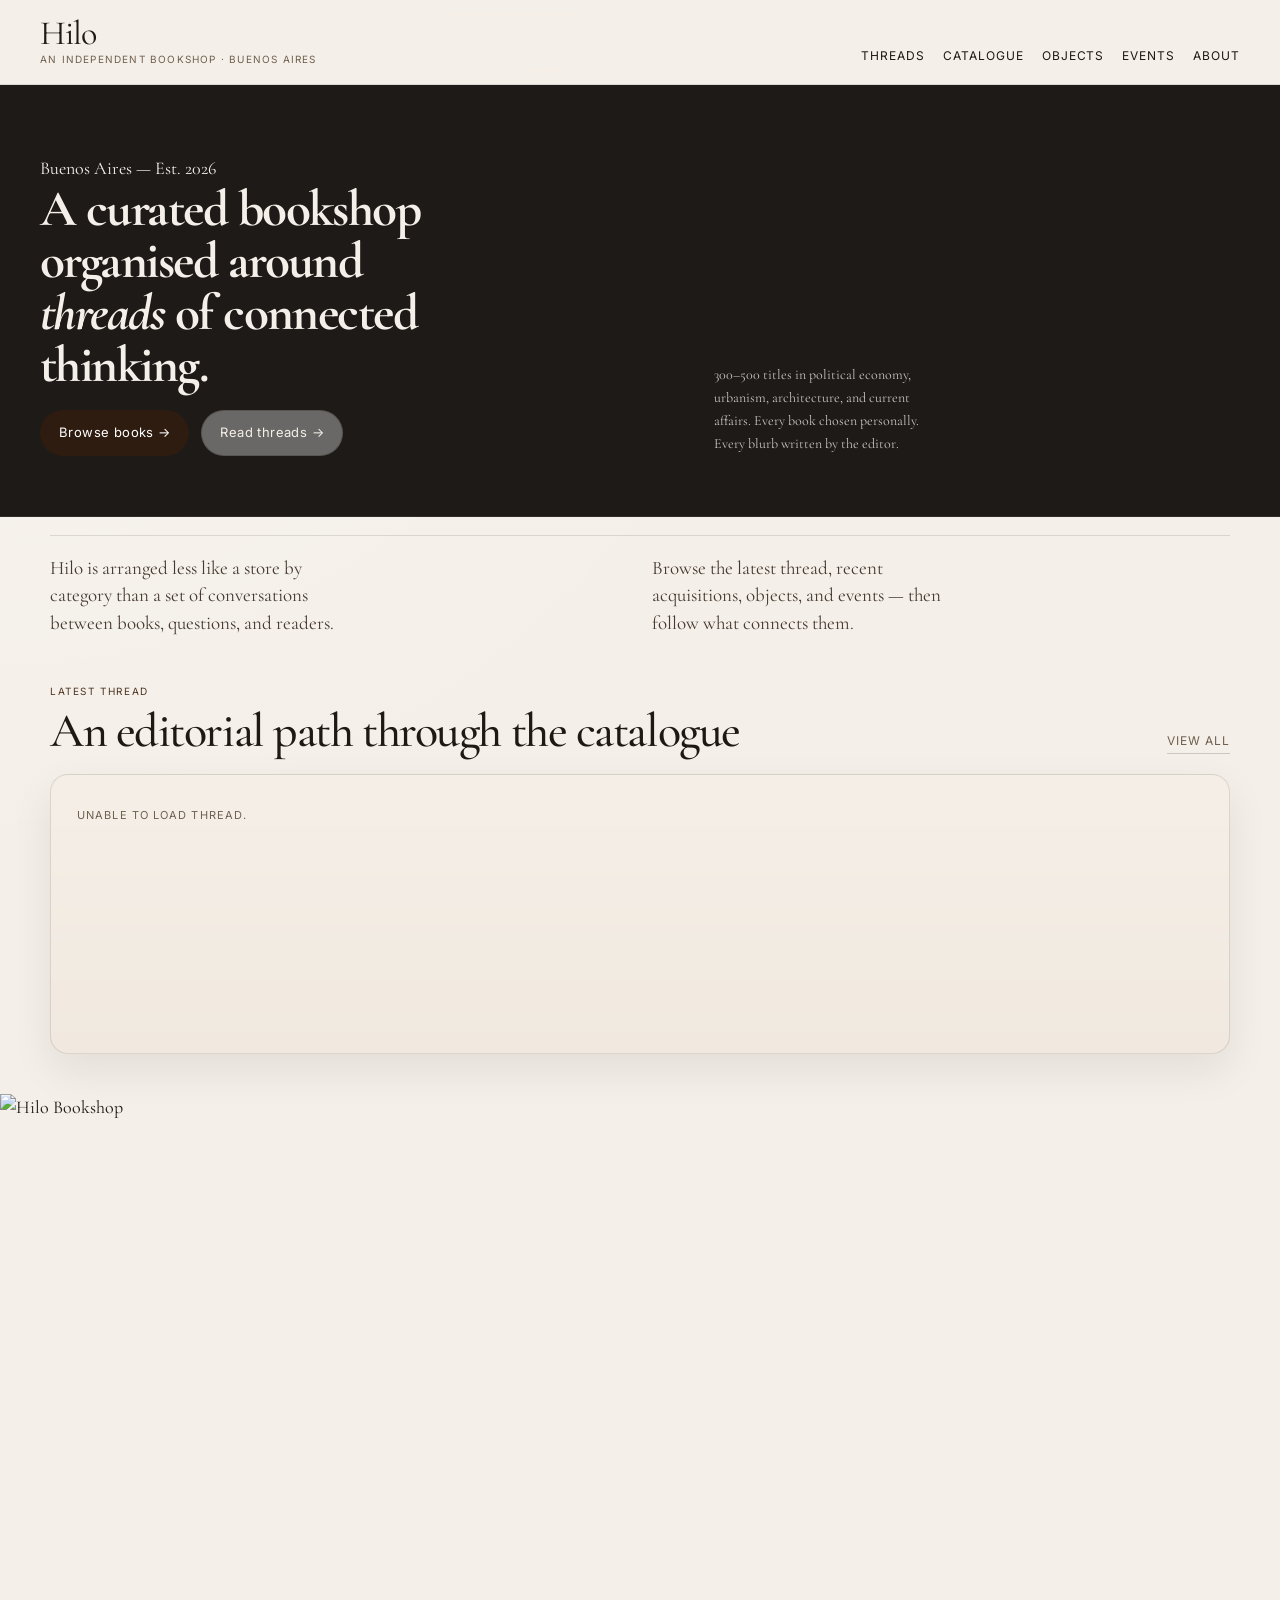
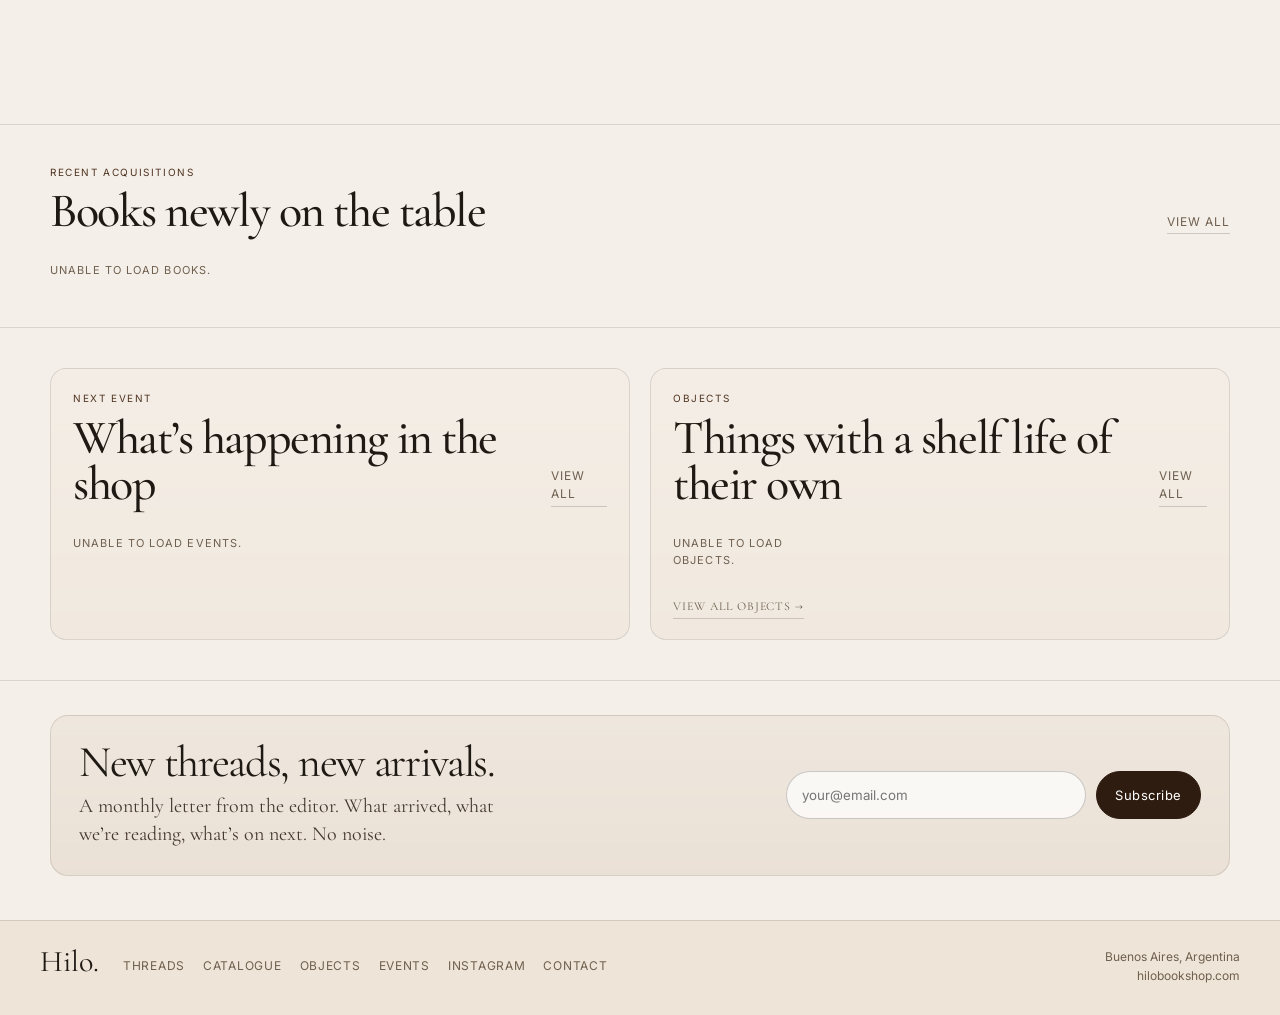
==== commit 16cd39e3: "Update index.html" ====
--- a/index.html
+++ b/index.html
@@ -28,18 +28,24 @@
   <div class="intro-inner">
     <div class="intro-eyebrow">Buenos Aires — Est. 2026</div>
 
-    <h1 class="intro-title">
-      A curated bookshop organised around <em>threads</em> of connected thinking.
-    </h1>
-
-    <p class="intro-body">
-      300–500 titles in political economy, urbanism, architecture, and current affairs.
-      Every book chosen personally. Every blurb written by the editor.
-    </p>
-
-    <div class="intro-actions">
-      <a href="catalogue.html" class="btn btn-primary">Browse books →</a>
-      <a href="threads.html" class="btn btn-secondary">Read threads →</a>
+    <div class="intro-grid">
+      
+      <div class="intro-left">
+        <h1 class="intro-title">
+          A curated bookshop organised around <em>threads</em> of connected thinking.
+        </h1>
+
+        <div class="intro-actions">
+          <a href="catalogue.html" class="btn btn-primary">Browse books →</a>
+          <a href="threads.html" class="btn btn-secondary">Read threads →</a>
+        </div>
+      </div>
+
+      <div class="intro-right">
+        300–500 titles in political economy, urbanism, architecture, and current affairs.
+        Every book chosen personally. Every blurb written by the editor.
+      </div>
+
     </div>
   </div>
 </section>
--- a/css/style.css
+++ b/css/style.css
@@ -67,7 +67,106 @@
   width: min(calc(100% - 3rem), var(--max-width));
   margin: 0 auto;
 }
-
+/* ===== INTRO BAND (NEW HERO) ===== */
+
+.intro-band {
+  background: #1d1a17;
+  color: #f4efe8;
+  padding: 70px 40px 60px;
+  border-bottom: 1px solid rgba(255,255,255,0.08);
+}
+
+.intro-inner {
+  max-width: 1100px;
+}
+
+.intro-grid {
+  display: grid;
+  grid-template-columns: minmax(0, 1.2fr) minmax(260px, 0.8fr);
+  gap: 36px;
+  align-items: end;
+}
+
+.intro-left {
+  min-width: 0;
+}
+
+.intro-right {
+  font-size: 14px;
+  line-height: 1.65;
+  opacity: 0.8;
+  max-width: 32ch;
+}
+}
+
+.intro-eyebrow {
+  font-size: 10px;
+  letter-spacing: 0.14em;
+  text-transform: uppercase;
+  opacity: 0.7;
+  margin-bottom: 16px;
+}
+
+.intro-title {
+  font-family: var(--serif);
+  font-size: clamp(32px, 4vw, 54px);
+  line-height: 1.02;
+  letter-spacing: -0.03em;
+  margin: 0 0 18px;
+  max-width: 18ch;
+}
+
+.intro-title em {
+  font-style: italic;
+}
+
+.intro-body {
+  font-size: 15px;
+  line-height: 1.7;
+  max-width: 52ch;
+  margin-bottom: 22px;
+  opacity: 0.85;
+}
+
+.intro-actions {
+  display: flex;
+  gap: 12px;
+  flex-wrap: wrap;
+}
+
+/* ===== FULL WIDTH IMAGE ===== */
+
+.shop-image-section img {
+  width: 100%;
+  height: 70vh;
+  object-fit: cover;
+  display: block;
+}
+
+/* ===== TYPOGRAPHY TIGHTENING ===== */
+
+/* Threads */
+.thread-title {
+  font-size: 26px;   /* was 30px */
+}
+
+.thread-excerpt {
+  font-size: 12.5px;
+}
+
+/* Books */
+.book-meta-title {
+  font-size: 17px;
+}
+
+.book-meta-author {
+  font-size: 11px;
+}
+
+/* Section labels */
+.section-label {
+  font-size: 10px;
+}
 .nav,
 .nav-links a,
 .nav-logo-sub,
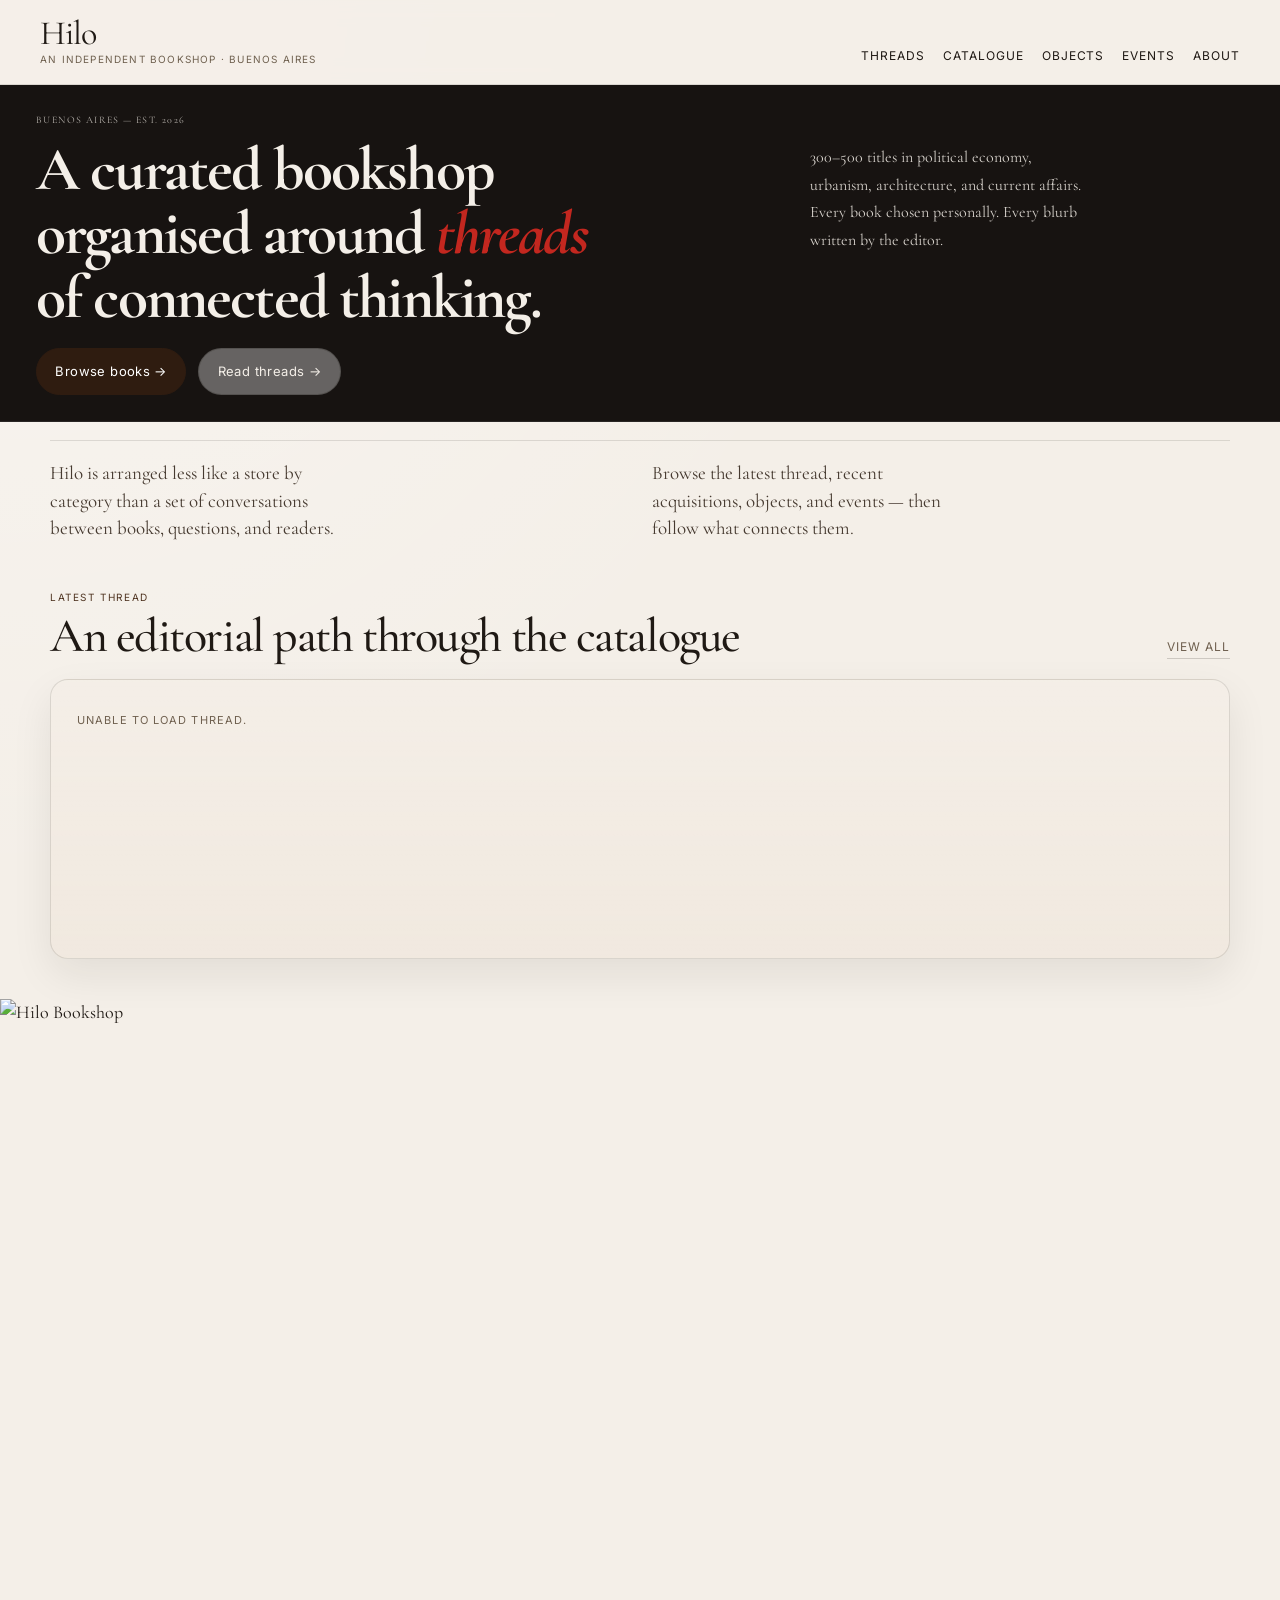
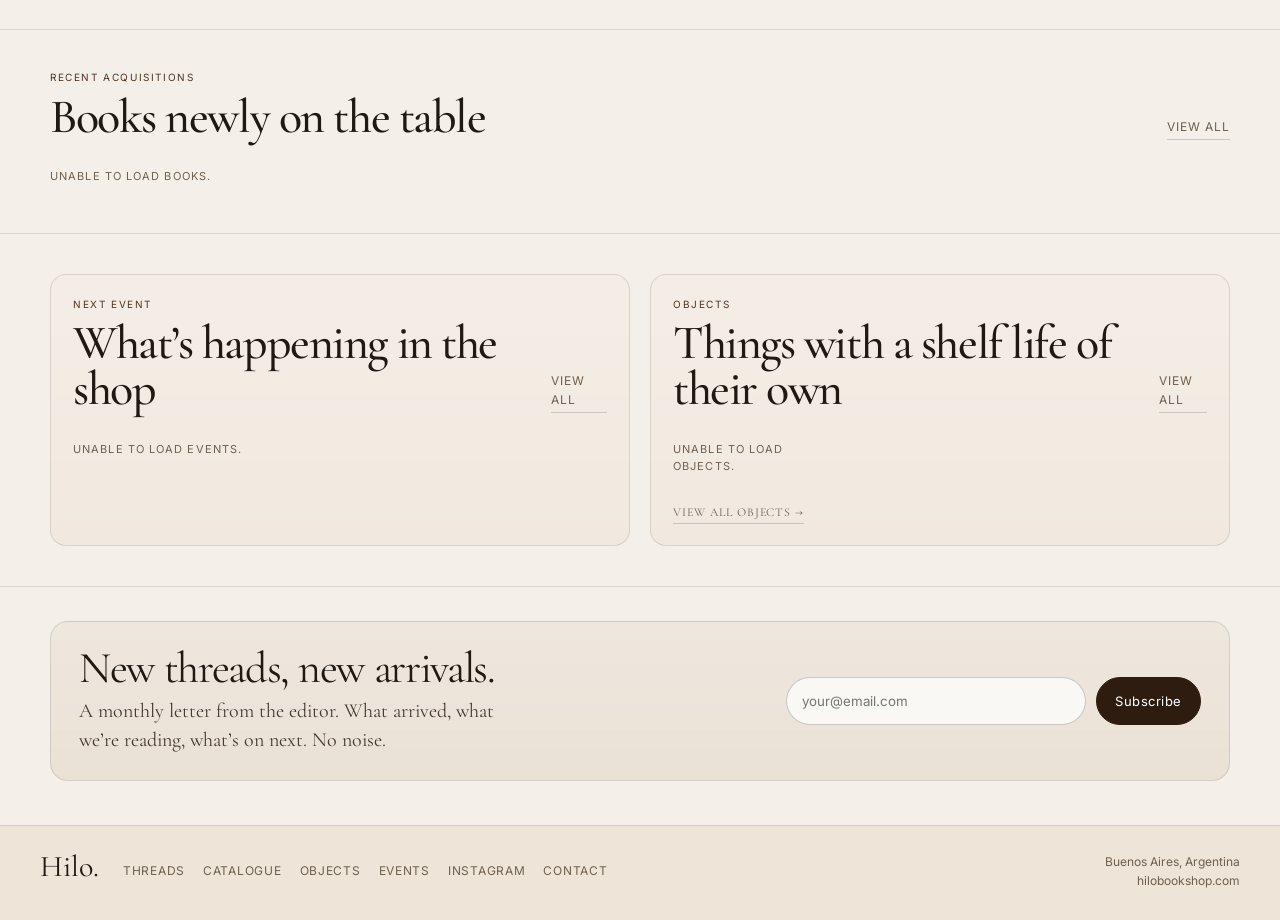
==== commit 1439f671: "Update index.html" ====
--- a/index.html
+++ b/index.html
@@ -29,23 +29,21 @@
     <div class="intro-eyebrow">Buenos Aires — Est. 2026</div>
 
     <div class="intro-grid">
-      
       <div class="intro-left">
         <h1 class="intro-title">
           A curated bookshop organised around <em>threads</em> of connected thinking.
         </h1>
-
-        <div class="intro-actions">
-          <a href="catalogue.html" class="btn btn-primary">Browse books →</a>
-          <a href="threads.html" class="btn btn-secondary">Read threads →</a>
-        </div>
       </div>
 
       <div class="intro-right">
         300–500 titles in political economy, urbanism, architecture, and current affairs.
         Every book chosen personally. Every blurb written by the editor.
       </div>
-
+    </div>
+
+    <div class="intro-actions">
+      <a href="catalogue.html" class="btn btn-primary">Browse books →</a>
+      <a href="threads.html" class="btn btn-secondary">Read threads →</a>
     </div>
   </div>
 </section>
--- a/css/style.css
+++ b/css/style.css
@@ -67,71 +67,107 @@
   width: min(calc(100% - 3rem), var(--max-width));
   margin: 0 auto;
 }
-/* ===== INTRO BAND (NEW HERO) ===== */
+/* ===== INTRO BAND — ALIGNMENT + TIGHTER HEIGHT ===== */
 
 .intro-band {
-  background: #1d1a17;
+  background: #171311;
   color: #f4efe8;
-  padding: 70px 40px 60px;
+  padding: 28px 36px 26px;   /* much less top and bottom space */
   border-bottom: 1px solid rgba(255,255,255,0.08);
 }
 
 .intro-inner {
-  max-width: 1100px;
-}
-
-.intro-grid {
-  display: grid;
-  grid-template-columns: minmax(0, 1.2fr) minmax(260px, 0.8fr);
-  gap: 36px;
-  align-items: end;
-}
-
-.intro-left {
-  min-width: 0;
-}
-
-.intro-right {
-  font-size: 14px;
-  line-height: 1.65;
-  opacity: 0.8;
-  max-width: 32ch;
-}
+  max-width: 1180px;
 }
 
 .intro-eyebrow {
   font-size: 10px;
   letter-spacing: 0.14em;
   text-transform: uppercase;
-  opacity: 0.7;
-  margin-bottom: 16px;
+  opacity: 0.72;
+  margin: 0 0 10px;   /* much closer to headline */
+}
+
+.intro-grid {
+  display: grid;
+  grid-template-columns: minmax(0, 1.28fr) minmax(320px, 0.72fr);
+  gap: 52px;
+  align-items: start;
+}
+
+.intro-left,
+.intro-right {
+  padding-top: 0;      /* makes top alignment exact */
+  margin-top: 0;
 }
 
 .intro-title {
   font-family: var(--serif);
-  font-size: clamp(32px, 4vw, 54px);
-  line-height: 1.02;
+  font-size: clamp(42px, 4.8vw, 68px);
+  line-height: 1.04;
   letter-spacing: -0.03em;
-  margin: 0 0 18px;
-  max-width: 18ch;
+  margin: 0;
+  max-width: 22ch;
+  text-wrap: balance;
 }
 
 .intro-title em {
   font-style: italic;
-}
-
-.intro-body {
-  font-size: 15px;
-  line-height: 1.7;
-  max-width: 52ch;
-  margin-bottom: 22px;
-  opacity: 0.85;
+  color: #c3271f;   /* bright red for “threads” */
+}
+
+.intro-right {
+  font-size: 16px;
+  line-height: 1.72;
+  opacity: 0.86;
+  max-width: 34ch;
+  align-self: start;
+  padding-top: 6px;   /* tiny nudge so first lines sit level visually */
 }
 
 .intro-actions {
   display: flex;
   gap: 12px;
   flex-wrap: wrap;
+  margin-top: 18px;
+  margin-bottom: 0;   /* remove extra space under buttons */
+}
+
+/* Optional: tighten the buttons a touch */
+.intro-actions .btn {
+  padding: 0.78rem 1.15rem;
+}
+
+/* ===== MOBILE ===== */
+
+@media (max-width: 980px) {
+  .intro-band {
+    padding: 24px 22px 22px;
+  }
+
+  .intro-grid {
+    grid-template-columns: 1fr;
+    gap: 16px;
+  }
+
+  .intro-eyebrow {
+    margin-bottom: 8px;
+  }
+
+  .intro-title {
+    font-size: 38px;
+    max-width: none;
+  }
+
+  .intro-right {
+    max-width: 100%;
+    padding-top: 0;
+    font-size: 15px;
+  }
+
+  .intro-actions {
+    margin-top: 16px;
+  }
 }
 
 /* ===== FULL WIDTH IMAGE ===== */
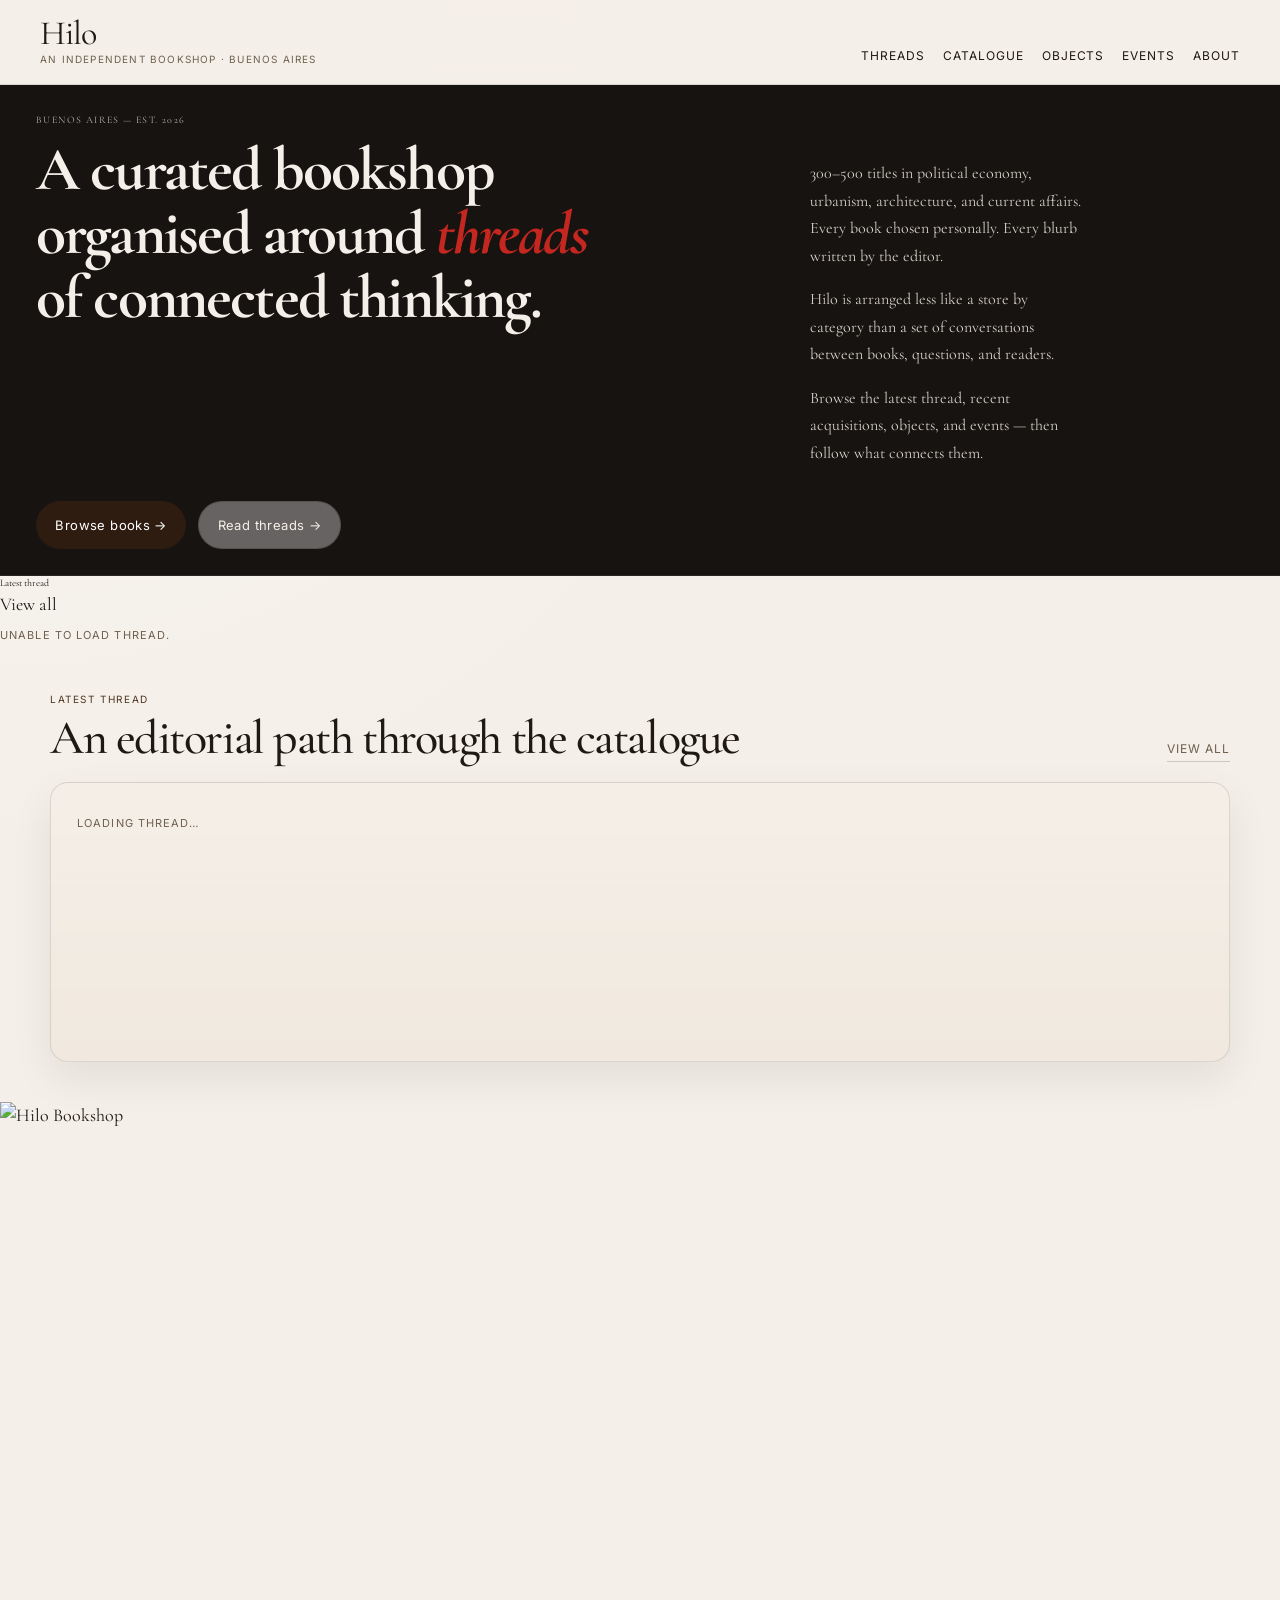
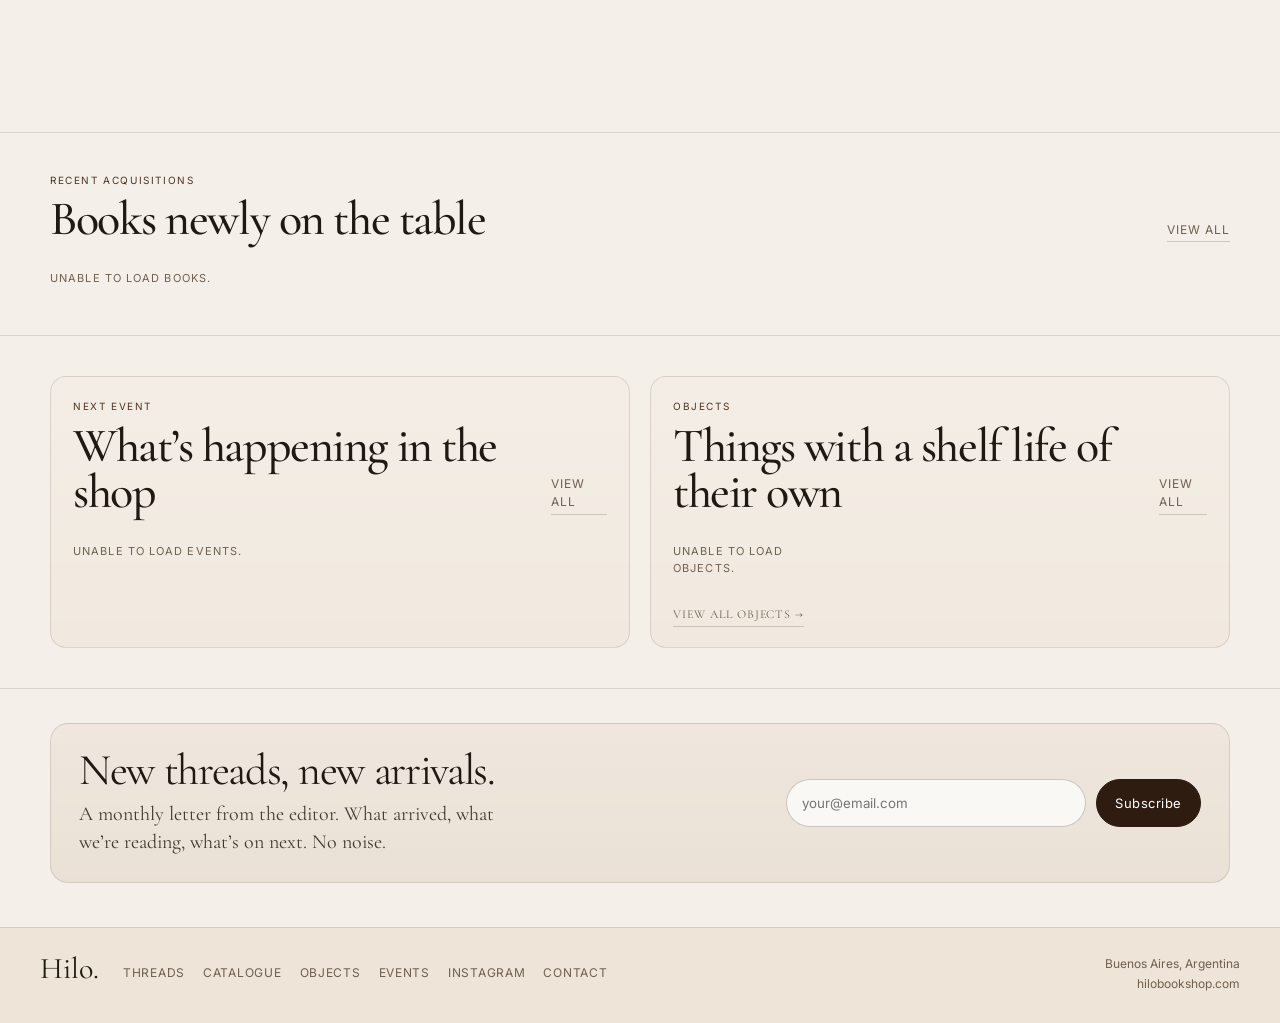
==== commit bb727384: "Update index.html" ====
--- a/index.html
+++ b/index.html
@@ -36,8 +36,20 @@
       </div>
 
       <div class="intro-right">
-        300–500 titles in political economy, urbanism, architecture, and current affairs.
-        Every book chosen personally. Every blurb written by the editor.
+        <p>
+          300–500 titles in political economy, urbanism, architecture, and current affairs.
+          Every book chosen personally. Every blurb written by the editor.
+        </p>
+
+        <p>
+          Hilo is arranged less like a store by category than a set of conversations
+          between books, questions, and readers.
+        </p>
+
+        <p>
+          Browse the latest thread, recent acquisitions, objects, and events — then
+          follow what connects them.
+        </p>
       </div>
     </div>
 
@@ -47,13 +59,16 @@
     </div>
   </div>
 </section>
-
-  <section class="home-intro-strip">
-    <div class="home-container home-intro-strip-grid">
-      <p>Hilo is arranged less like a store by category than a set of conversations between books, questions, and readers.</p>
-      <p>Browse the latest thread, recent acquisitions, objects, and events — then follow what connects them.</p>
-    </div>
-  </section>
+<section class="threads-section">
+  <div class="section-top">
+    <div class="section-label section-label-dark">Latest thread</div>
+    <a href="threads.html" class="section-link">View all</a>
+  </div>
+
+  <div id="thread-feature">
+    <div class="loading-state">Loading thread…</div>
+  </div>
+</section>
 
   <section class="home-section home-featured-thread-section">
     <div class="home-container">
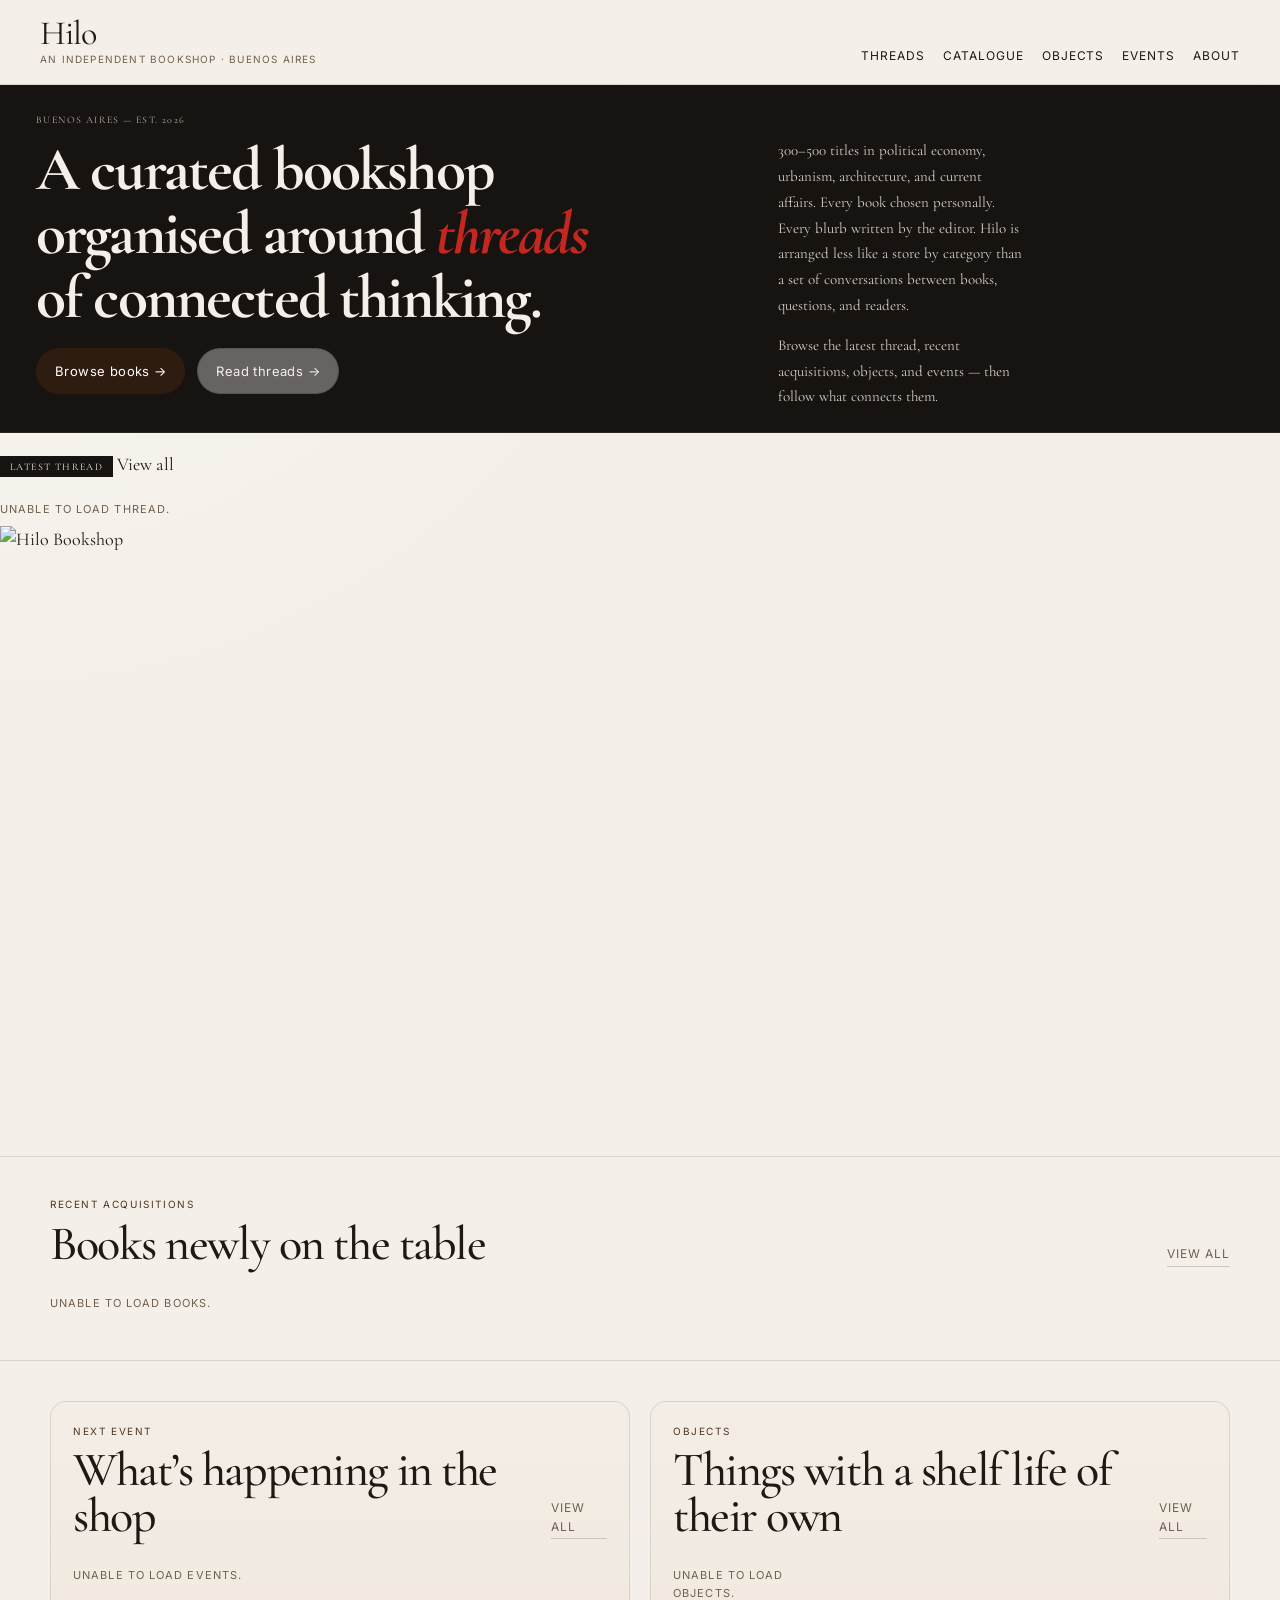
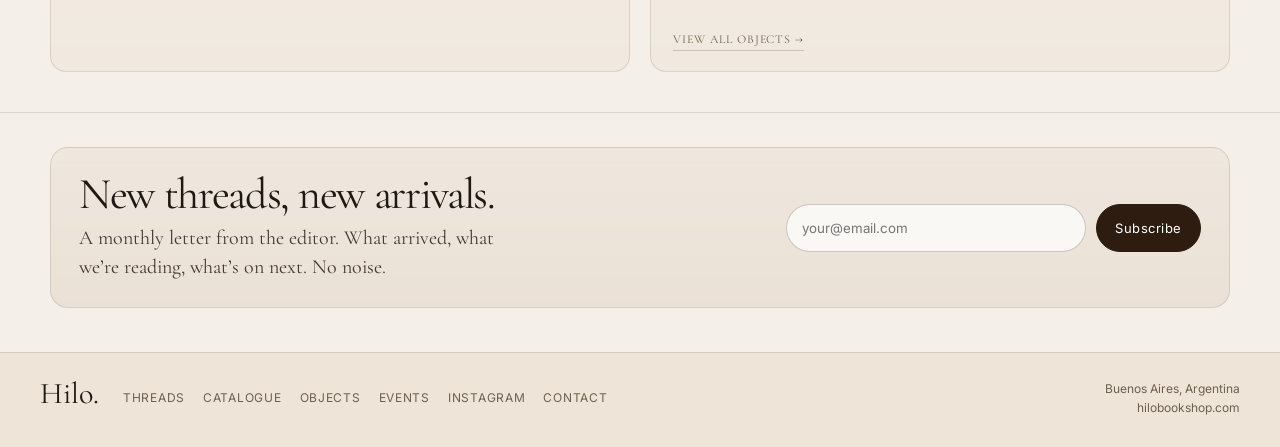
==== commit 57a9475d: "Update index.html" ====
--- a/index.html
+++ b/index.html
@@ -33,29 +33,26 @@
         <h1 class="intro-title">
           A curated bookshop organised around <em>threads</em> of connected thinking.
         </h1>
+
+        <div class="intro-actions">
+          <a href="catalogue.html" class="btn btn-primary">Browse books →</a>
+          <a href="threads.html" class="btn btn-secondary">Read threads →</a>
+        </div>
       </div>
 
       <div class="intro-right">
         <p>
           300–500 titles in political economy, urbanism, architecture, and current affairs.
-          Every book chosen personally. Every blurb written by the editor.
+          Every book chosen personally. Every blurb written by the editor. Hilo is arranged
+          less like a store by category than a set of conversations between books, questions,
+          and readers.
         </p>
 
         <p>
-          Hilo is arranged less like a store by category than a set of conversations
-          between books, questions, and readers.
+          Browse the latest thread, recent acquisitions, objects, and events — then follow
+          what connects them.
         </p>
-
-        <p>
-          Browse the latest thread, recent acquisitions, objects, and events — then
-          follow what connects them.
-        </p>
-      </div>
-    </div>
-
-    <div class="intro-actions">
-      <a href="catalogue.html" class="btn btn-primary">Browse books →</a>
-      <a href="threads.html" class="btn btn-secondary">Read threads →</a>
+      </div>
     </div>
   </div>
 </section>
@@ -69,22 +66,7 @@
     <div class="loading-state">Loading thread…</div>
   </div>
 </section>
-
-  <section class="home-section home-featured-thread-section">
-    <div class="home-container">
-      <div class="home-section-top">
-        <div>
-          <div class="home-section-label">Latest thread</div>
-          <h2 class="home-section-title">An editorial path through the catalogue</h2>
-        </div>
-        <a href="threads.html" class="home-section-link">View all</a>
-      </div>
-      <div id="thread-feature" class="home-featured-thread-card">
-        <div class="loading-state">Loading thread…</div>
-      </div>
-    </div>
-  </section>
-<section class="shop-image-section">
+ <section class="shop-image-section">
   <img src="https://images.unsplash.com/photo-1507842217343-583bb7270b66?auto=format&fit=crop&w=1800&q=80" alt="Hilo Bookshop">
 </section>
   <section class="home-section home-acquisitions-section">
--- a/css/style.css
+++ b/css/style.css
@@ -67,12 +67,12 @@
   width: min(calc(100% - 3rem), var(--max-width));
   margin: 0 auto;
 }
-/* ===== INTRO BAND — ALIGNMENT + TIGHTER HEIGHT ===== */
+/* ===== INTRO BAND CLEANUP ===== */
 
 .intro-band {
   background: #171311;
   color: #f4efe8;
-  padding: 28px 36px 26px;   /* much less top and bottom space */
+  padding: 28px 36px 22px;
   border-bottom: 1px solid rgba(255,255,255,0.08);
 }
 
@@ -85,20 +85,14 @@
   letter-spacing: 0.14em;
   text-transform: uppercase;
   opacity: 0.72;
-  margin: 0 0 10px;   /* much closer to headline */
+  margin: 0 0 10px;
 }
 
 .intro-grid {
   display: grid;
-  grid-template-columns: minmax(0, 1.28fr) minmax(320px, 0.72fr);
-  gap: 52px;
+  grid-template-columns: minmax(0, 1.22fr) minmax(320px, 0.78fr);
+  gap: 56px;
   align-items: start;
-}
-
-.intro-left,
-.intro-right {
-  padding-top: 0;      /* makes top alignment exact */
-  margin-top: 0;
 }
 
 .intro-title {
@@ -113,16 +107,22 @@
 
 .intro-title em {
   font-style: italic;
-  color: #c3271f;   /* bright red for “threads” */
+  color: #c3271f;
 }
 
 .intro-right {
-  font-size: 16px;
+  font-size: 15px;
   line-height: 1.72;
+  max-width: 35ch;
   opacity: 0.86;
-  max-width: 34ch;
-  align-self: start;
-  padding-top: 6px;   /* tiny nudge so first lines sit level visually */
+}
+
+.intro-right p {
+  margin: 0 0 14px;
+}
+
+.intro-right p:last-child {
+  margin-bottom: 0;
 }
 
 .intro-actions {
@@ -130,28 +130,53 @@
   gap: 12px;
   flex-wrap: wrap;
   margin-top: 18px;
-  margin-bottom: 0;   /* remove extra space under buttons */
-}
-
-/* Optional: tighten the buttons a touch */
-.intro-actions .btn {
-  padding: 0.78rem 1.15rem;
+}
+
+/* ===== THREAD SECTION TIGHTER ENTRY ===== */
+
+.threads-section {
+  padding-top: 18px;
+}
+
+.section-top {
+  margin-bottom: 14px;
+}
+
+.section-label-dark {
+  display: inline-block;
+  background: #171311;
+  color: #f4efe8;
+  padding: 6px 10px 5px;
+  font-size: 10px;
+  letter-spacing: 0.14em;
+  text-transform: uppercase;
+  line-height: 1;
+}
+
+/* Slightly smaller thread typography as requested */
+.thread-title {
+  font-size: 24px;
+}
+
+.thread-excerpt {
+  font-size: 12.5px;
+  line-height: 1.65;
+}
+
+.thread-number {
+  font-size: 44px;
 }
 
 /* ===== MOBILE ===== */
 
 @media (max-width: 980px) {
   .intro-band {
-    padding: 24px 22px 22px;
+    padding: 24px 22px 20px;
   }
 
   .intro-grid {
     grid-template-columns: 1fr;
-    gap: 16px;
-  }
-
-  .intro-eyebrow {
-    margin-bottom: 8px;
+    gap: 18px;
   }
 
   .intro-title {
@@ -161,12 +186,15 @@
 
   .intro-right {
     max-width: 100%;
-    padding-top: 0;
-    font-size: 15px;
+    font-size: 14px;
   }
 
   .intro-actions {
     margin-top: 16px;
+  }
+
+  .threads-section {
+    padding-top: 14px;
   }
 }
 
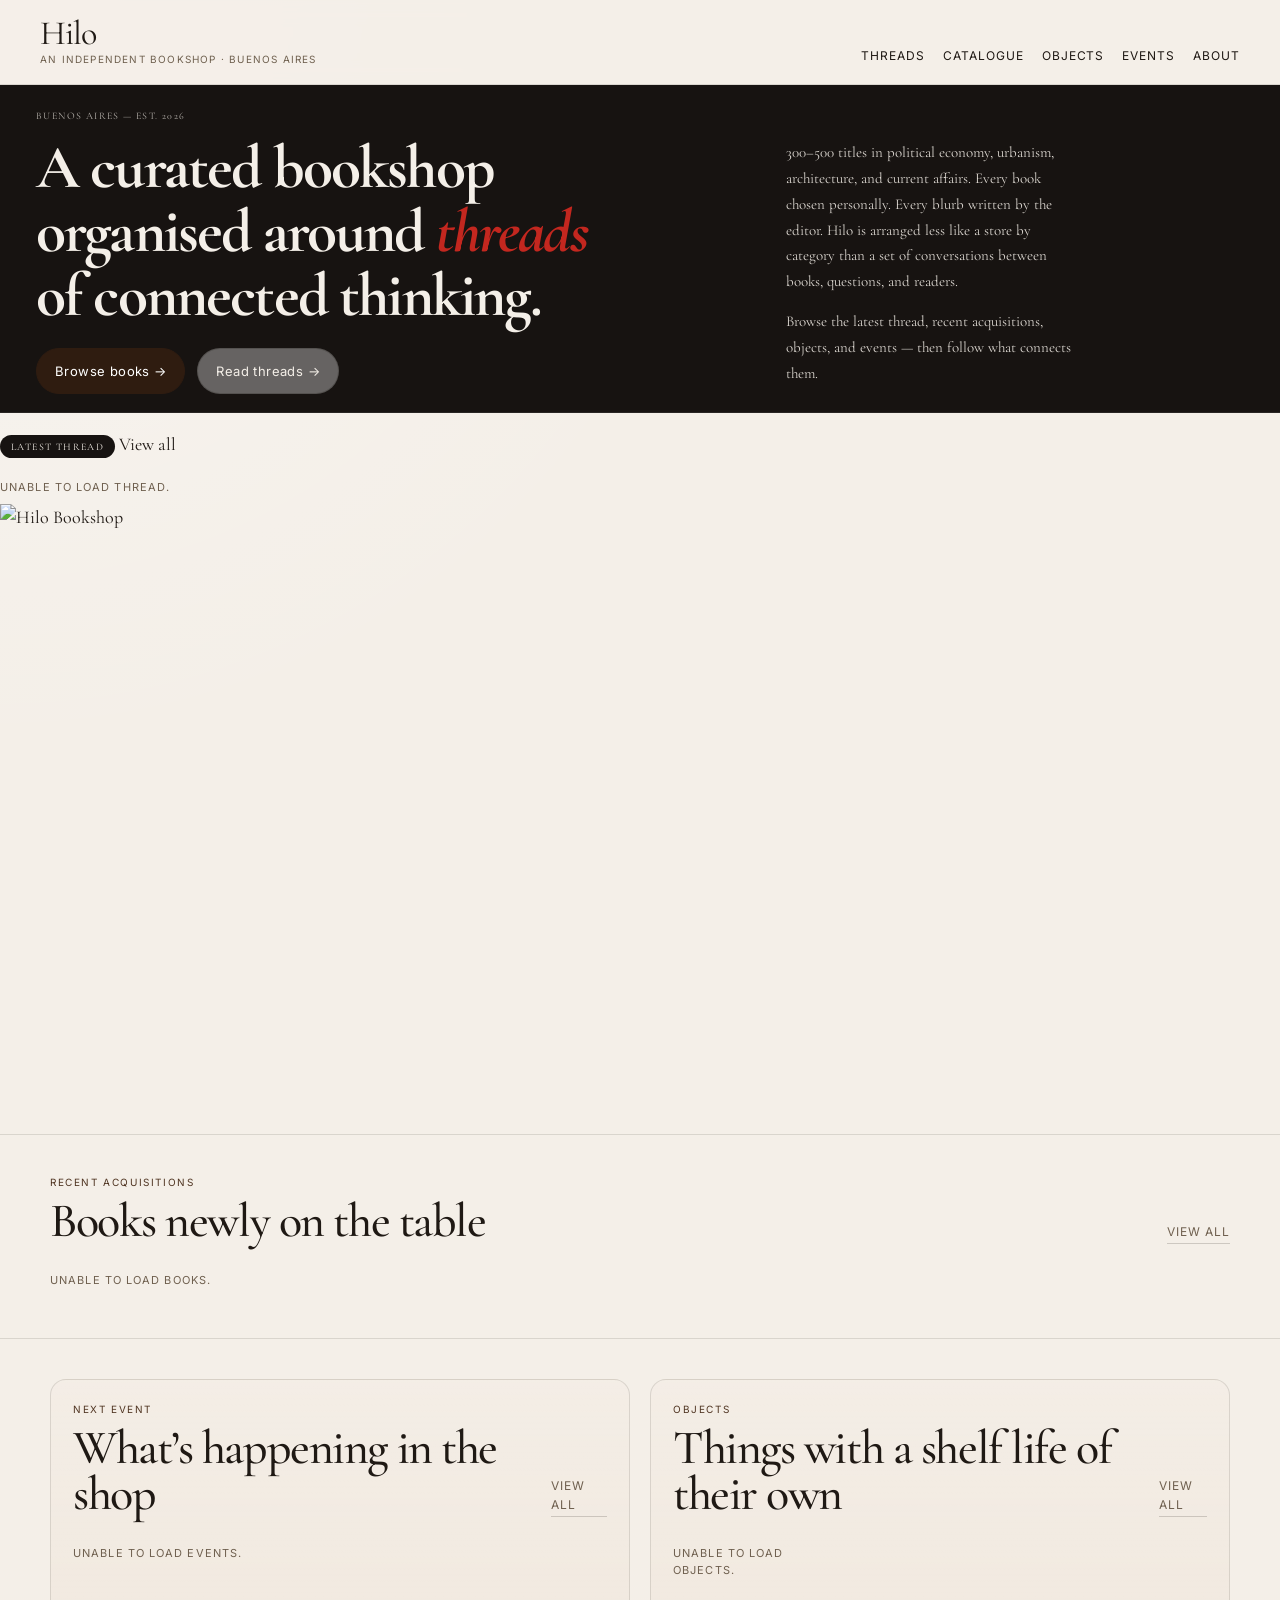
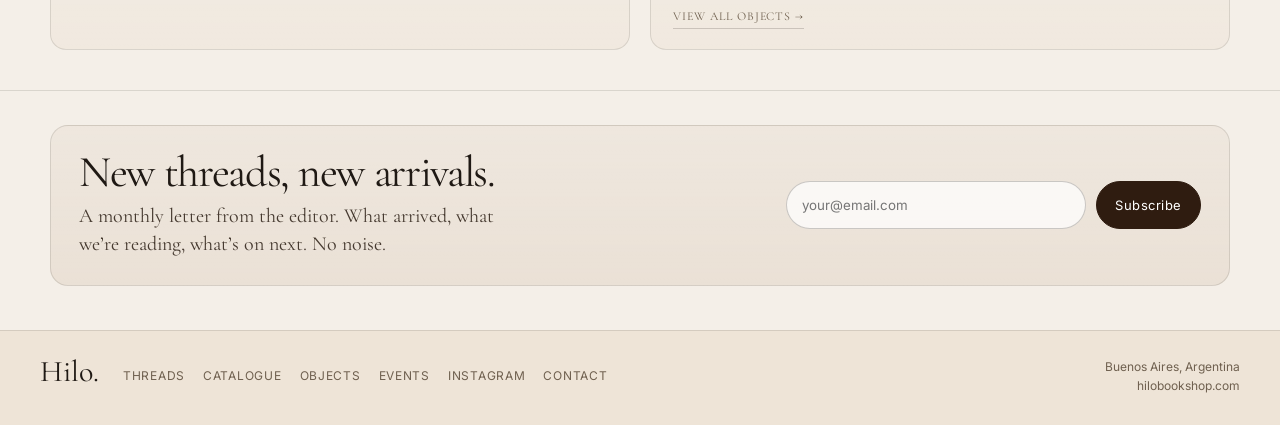
==== commit 44015ca5: "Update index.html" ====
--- a/index.html
+++ b/index.html
@@ -62,8 +62,10 @@
     <a href="threads.html" class="section-link">View all</a>
   </div>
 
-  <div id="thread-feature">
-    <div class="loading-state">Loading thread…</div>
+  <div class="thread-card-shell">
+    <div id="thread-feature">
+      <div class="loading-state">Loading thread…</div>
+    </div>
   </div>
 </section>
  <section class="shop-image-section">
--- a/css/style.css
+++ b/css/style.css
@@ -72,12 +72,12 @@
 .intro-band {
   background: #171311;
   color: #f4efe8;
-  padding: 28px 36px 22px;
+  padding: 24px 36px 18px;
   border-bottom: 1px solid rgba(255,255,255,0.08);
 }
 
 .intro-inner {
-  max-width: 1180px;
+  max-width: 1240px;
 }
 
 .intro-eyebrow {
@@ -85,13 +85,13 @@
   letter-spacing: 0.14em;
   text-transform: uppercase;
   opacity: 0.72;
-  margin: 0 0 10px;
+  margin: 0 0 12px;
 }
 
 .intro-grid {
   display: grid;
-  grid-template-columns: minmax(0, 1.22fr) minmax(320px, 0.78fr);
-  gap: 56px;
+  grid-template-columns: minmax(0, 1.2fr) minmax(420px, 0.8fr);
+  gap: 64px;
   align-items: start;
 }
 
@@ -101,7 +101,7 @@
   line-height: 1.04;
   letter-spacing: -0.03em;
   margin: 0;
-  max-width: 22ch;
+  max-width: 19ch;
   text-wrap: balance;
 }
 
@@ -113,8 +113,9 @@
 .intro-right {
   font-size: 15px;
   line-height: 1.72;
-  max-width: 35ch;
-  opacity: 0.86;
+  max-width: 42ch;
+  opacity: 0.88;
+  padding-top: 4px;
 }
 
 .intro-right p {
@@ -129,24 +130,24 @@
   display: flex;
   gap: 12px;
   flex-wrap: wrap;
-  margin-top: 18px;
-}
-
-/* ===== THREAD SECTION TIGHTER ENTRY ===== */
-
+  margin-top: 20px;
+}
+
+/* latest thread label */
 .threads-section {
   padding-top: 18px;
 }
 
 .section-top {
-  margin-bottom: 14px;
+  margin-bottom: 12px;
 }
 
 .section-label-dark {
   display: inline-block;
   background: #171311;
   color: #f4efe8;
-  padding: 6px 10px 5px;
+  padding: 7px 11px 6px;
+  border-radius: 999px;
   font-size: 10px;
   letter-spacing: 0.14em;
   text-transform: uppercase;
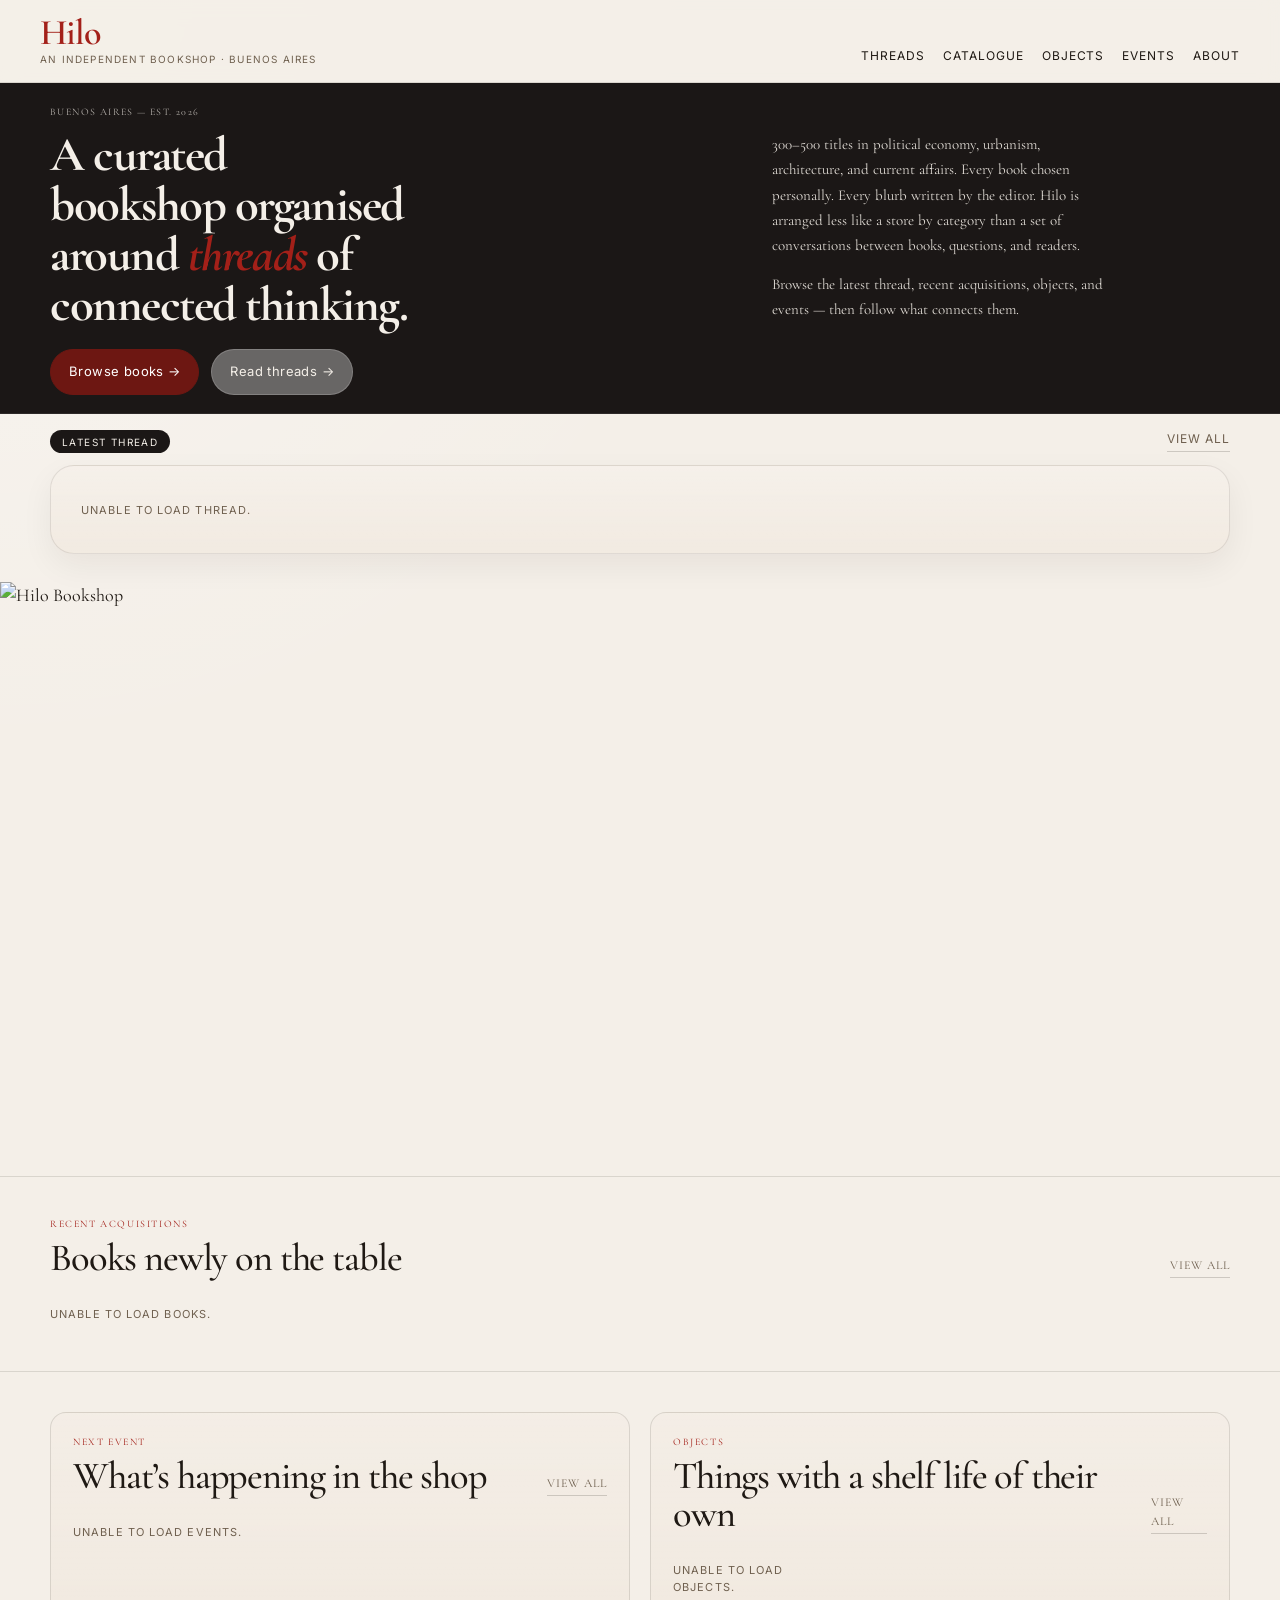
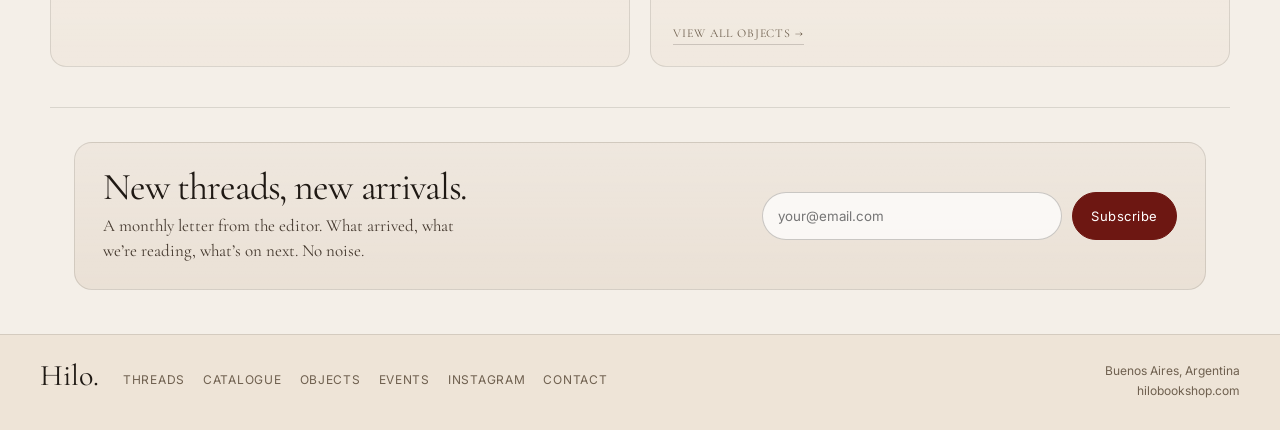
==== commit 505749e1: "Update index.html" ====
--- a/index.html
+++ b/index.html
@@ -24,53 +24,54 @@
 </nav>
 
 <main class="home-shell">
-<section class="intro-band">
-  <div class="intro-inner">
-    <div class="intro-eyebrow">Buenos Aires — Est. 2026</div>
-
-    <div class="intro-grid">
-      <div class="intro-left">
-        <h1 class="intro-title">
-          A curated bookshop organised around <em>threads</em> of connected thinking.
-        </h1>
-
-        <div class="intro-actions">
-          <a href="catalogue.html" class="btn btn-primary">Browse books →</a>
-          <a href="threads.html" class="btn btn-secondary">Read threads →</a>
-        </div>
-      </div>
-
-      <div class="intro-right">
-        <p>
-          300–500 titles in political economy, urbanism, architecture, and current affairs.
-          Every book chosen personally. Every blurb written by the editor. Hilo is arranged
-          less like a store by category than a set of conversations between books, questions,
-          and readers.
-        </p>
-
-        <p>
-          Browse the latest thread, recent acquisitions, objects, and events — then follow
-          what connects them.
-        </p>
+  <section class="intro-band">
+    <div class="intro-inner">
+      <div class="intro-eyebrow">Buenos Aires — Est. 2026</div>
+
+      <div class="intro-grid">
+        <div class="intro-left">
+          <h1 class="intro-title">A curated bookshop organised around <em>threads</em> of connected thinking.</h1>
+
+          <div class="intro-actions">
+            <a href="catalogue.html" class="btn btn-primary">Browse books →</a>
+            <a href="threads.html" class="btn btn-secondary">Read threads →</a>
+          </div>
+        </div>
+
+        <div class="intro-right">
+          <p>
+            300–500 titles in political economy, urbanism, architecture, and current affairs.
+            Every book chosen personally. Every blurb written by the editor. Hilo is arranged
+            less like a store by category than a set of conversations between books, questions,
+            and readers.
+          </p>
+
+          <p>
+            Browse the latest thread, recent acquisitions, objects, and events — then follow
+            what connects them.
+          </p>
+        </div>
       </div>
     </div>
-  </div>
-</section>
-<section class="threads-section">
-  <div class="section-top">
-    <div class="section-label section-label-dark">Latest thread</div>
-    <a href="threads.html" class="section-link">View all</a>
-  </div>
-
-  <div class="thread-card-shell">
-    <div id="thread-feature">
-      <div class="loading-state">Loading thread…</div>
+  </section>
+
+  <section class="threads-section">
+    <div class="section-top">
+      <div class="section-label section-label-dark">Latest thread</div>
+      <a href="threads.html" class="section-link">View all</a>
     </div>
-  </div>
-</section>
- <section class="shop-image-section">
-  <img src="https://images.unsplash.com/photo-1507842217343-583bb7270b66?auto=format&fit=crop&w=1800&q=80" alt="Hilo Bookshop">
-</section>
+
+    <div class="thread-card-shell">
+      <div id="thread-feature">
+        <div class="loading-state">Loading thread…</div>
+      </div>
+    </div>
+  </section>
+
+  <section class="shop-image-section">
+    <img src="https://images.unsplash.com/photo-1507842217343-583bb7270b66?auto=format&fit=crop&w=1800&q=80" alt="Hilo Bookshop">
+  </section>
+
   <section class="home-section home-acquisitions-section">
     <div class="home-container">
       <div class="home-section-top">
@@ -290,7 +291,6 @@
       const normalizedRef = normalize(refString);
       if (byTitle.has(normalizedRef)) {
         resolved.push(byTitle.get(normalizedRef));
-        continue;
       }
     }
 
@@ -408,9 +408,9 @@
     }
 
     return `
-      <div class="thread-books-wrap home-thread-books-wrap">
+      <div class="thread-books-wrap">
         <div class="thread-books-label">Books in this thread</div>
-        <div class="thread-books home-thread-books">
+        <div class="thread-books">
           ${books.map(book => {
             const cover = getBookCover(book);
             const title = escapeHtml(book.Title || '');
@@ -444,13 +444,13 @@
     const threadBooks = deriveThreadBooks(thread, allBooks);
 
     el.innerHTML = `
-      <div class="thread-shell home-thread-shell">
-        <div class="thread-feature home-thread-feature">
+      <div class="thread-shell">
+        <div class="thread-feature">
           <div class="thread-number">${String(thread.Number || index + 1).padStart(2, '0')}</div>
-          <div class="home-thread-main">
-            <div class="thread-head home-thread-head">
+          <div>
+            <div class="thread-head">
               <div class="thread-title-wrap">
-                <h3 class="thread-title home-thread-title">${escapeHtml(thread.Title || '')}</h3>
+                <h2 class="thread-title">${escapeHtml(thread.Title || '')}</h2>
                 <div class="thread-meta">
                   ${threadBooks.length ? `${threadBooks.length} book${threadBooks.length === 1 ? '' : 's'}` : 'Thread'}
                 </div>
@@ -461,11 +461,11 @@
               </div>
             </div>
 
-            <p class="thread-excerpt home-thread-excerpt">${escapeHtml(thread.Intro || thread.Description || '')}</p>
+            <p class="thread-excerpt">${escapeHtml(thread.Intro || thread.Description || '')}</p>
 
             ${renderThreadBooks(threadBooks)}
 
-            <div class="thread-footer home-thread-footer">
+            <div class="thread-footer">
               <a href="${getThreadLink(thread)}" class="link-accent">Read the thread →</a>
               <div class="thread-counter">${index + 1} / ${allThreads.length}</div>
             </div>
@@ -533,7 +533,7 @@
       }
 
       el.innerHTML = books.slice(0, 8).map(b => `
-        <a href="${getBookLink(b)}" class="book-card home-book-card">
+        <a href="${getBookLink(b)}" class="book-card">
           <div class="book-cover">
             ${getBookCover(b)
               ? `<img src="${getBookCover(b)}" alt="${escapeHtml(b.Title || '')}" loading="lazy">`
@@ -600,10 +600,10 @@
       }
 
       el.innerHTML = objects.map(o => `
-        <a href="objects.html" class="object-item home-object-item">
+        <a href="objects.html" class="object-item">
           ${o['Photo URL']
             ? `<img src="${o['Photo URL']}" alt="${escapeHtml(o.Name || '')}" loading="lazy">`
-            : `<div style="width:100%;height:100%;background:var(--border);"></div>`}
+            : `<div style="width:100%;height:100%;background:var(--line);"></div>`}
           <div class="object-caption">${escapeHtml(o.Origin || o.Name || '')}</div>
         </a>
       `).join('');
--- a/css/style.css
+++ b/css/style.css
@@ -4,14 +4,14 @@
   --paper: #f4efe8;
   --paper-2: #efe6db;
   --paper-3: #e7dccf;
-  --paper-4: #ddd0c0;
   --ink: #1f1914;
   --ink-soft: #463a30;
   --ink-faint: #6f604f;
   --line: rgba(31, 25, 20, 0.12);
   --line-strong: rgba(31, 25, 20, 0.22);
-  --accent: #4f3421;
-  --accent-deep: #2f1c10;
+  --accent: #a32019;
+  --accent-deep: #6d1712;
+  --hero-bg: #1b1716;
   --shadow-soft: 0 12px 30px rgba(27, 20, 14, 0.07);
   --shadow-card: 0 16px 40px rgba(27, 20, 14, 0.08);
   --shadow-image: 0 12px 28px rgba(27, 20, 14, 0.12);
@@ -20,7 +20,9 @@
   --sans: "Inter", system-ui, -apple-system, BlinkMacSystemFont, "Segoe UI", sans-serif;
 }
 
-* {
+*,
+*::before,
+*::after {
   box-sizing: border-box;
 }
 
@@ -31,7 +33,7 @@
 body {
   margin: 0;
   background:
-    radial-gradient(circle at top left, rgba(255,255,255,0.38), transparent 32%),
+    radial-gradient(circle at top left, rgba(255, 255, 255, 0.38), transparent 32%),
     var(--paper);
   color: var(--ink);
   font-family: var(--serif);
@@ -63,182 +65,19 @@
   height: auto;
 }
 
-.home-container {
+.home-container,
+.intro-inner,
+.threads-section,
+.newsletter-section {
   width: min(calc(100% - 3rem), var(--max-width));
   margin: 0 auto;
 }
-/* ===== INTRO BAND CLEANUP ===== */
-
-.intro-band {
-  background: #171311;
-  color: #f4efe8;
-  padding: 24px 36px 18px;
-  border-bottom: 1px solid rgba(255,255,255,0.08);
-}
-
-.intro-inner {
-  max-width: 1240px;
-}
-
-.intro-eyebrow {
-  font-size: 10px;
-  letter-spacing: 0.14em;
-  text-transform: uppercase;
-  opacity: 0.72;
-  margin: 0 0 12px;
-}
-
-.intro-grid {
-  display: grid;
-  grid-template-columns: minmax(0, 1.2fr) minmax(420px, 0.8fr);
-  gap: 64px;
-  align-items: start;
-}
-
-.intro-title {
-  font-family: var(--serif);
-  font-size: clamp(42px, 4.8vw, 68px);
-  line-height: 1.04;
-  letter-spacing: -0.03em;
-  margin: 0;
-  max-width: 19ch;
-  text-wrap: balance;
-}
-
-.intro-title em {
-  font-style: italic;
-  color: #c3271f;
-}
-
-.intro-right {
-  font-size: 15px;
-  line-height: 1.72;
-  max-width: 42ch;
-  opacity: 0.88;
-  padding-top: 4px;
-}
-
-.intro-right p {
-  margin: 0 0 14px;
-}
-
-.intro-right p:last-child {
-  margin-bottom: 0;
-}
-
-.intro-actions {
-  display: flex;
-  gap: 12px;
-  flex-wrap: wrap;
-  margin-top: 20px;
-}
-
-/* latest thread label */
-.threads-section {
-  padding-top: 18px;
-}
-
-.section-top {
-  margin-bottom: 12px;
-}
-
-.section-label-dark {
-  display: inline-block;
-  background: #171311;
-  color: #f4efe8;
-  padding: 7px 11px 6px;
-  border-radius: 999px;
-  font-size: 10px;
-  letter-spacing: 0.14em;
-  text-transform: uppercase;
-  line-height: 1;
-}
-
-/* Slightly smaller thread typography as requested */
-.thread-title {
-  font-size: 24px;
-}
-
-.thread-excerpt {
-  font-size: 12.5px;
-  line-height: 1.65;
-}
-
-.thread-number {
-  font-size: 44px;
-}
-
-/* ===== MOBILE ===== */
-
-@media (max-width: 980px) {
-  .intro-band {
-    padding: 24px 22px 20px;
-  }
-
-  .intro-grid {
-    grid-template-columns: 1fr;
-    gap: 18px;
-  }
-
-  .intro-title {
-    font-size: 38px;
-    max-width: none;
-  }
-
-  .intro-right {
-    max-width: 100%;
-    font-size: 14px;
-  }
-
-  .intro-actions {
-    margin-top: 16px;
-  }
-
-  .threads-section {
-    padding-top: 14px;
-  }
-}
-
-/* ===== FULL WIDTH IMAGE ===== */
-
-.shop-image-section img {
-  width: 100%;
-  height: 70vh;
-  object-fit: cover;
-  display: block;
-}
-
-/* ===== TYPOGRAPHY TIGHTENING ===== */
-
-/* Threads */
-.thread-title {
-  font-size: 26px;   /* was 30px */
-}
-
-.thread-excerpt {
-  font-size: 12.5px;
-}
-
-/* Books */
-.book-meta-title {
-  font-size: 17px;
-}
-
-.book-meta-author {
-  font-size: 11px;
-}
-
-/* Section labels */
-.section-label {
-  font-size: 10px;
-}
+
 .nav,
 .nav-links a,
 .nav-logo-sub,
-.home-eyebrow,
-.home-note-label,
-.home-section-label,
-.home-section-link,
+.section-label,
+.section-link,
 .thread-meta,
 .thread-counter,
 .thread-books-label,
@@ -263,9 +102,9 @@
   justify-content: space-between;
   align-items: flex-end;
   gap: 24px;
-  padding: 18px 40px 16px;
+  padding: 16px 40px 14px;
   border-bottom: 1px solid var(--line);
-  background: rgba(244, 239, 232, 0.9);
+  background: rgba(244, 239, 232, 0.92);
   backdrop-filter: blur(10px);
 }
 
@@ -278,9 +117,11 @@
 
 .nav-logo-main {
   font-family: var(--serif);
-  font-size: 34px;
+  font-size: 36px;
   line-height: 0.95;
+  font-weight: 600;
   letter-spacing: -0.03em;
+  color: var(--accent);
 }
 
 .nav-logo-sub {
@@ -304,7 +145,7 @@
   letter-spacing: 0.08em;
   text-transform: uppercase;
   color: var(--ink);
-  transition: color 0.2s ease, opacity 0.2s ease;
+  transition: color 0.2s ease;
 }
 
 .nav-links a:hover {
@@ -313,128 +154,6 @@
 
 .home-shell {
   position: relative;
-}
-
-/* ===== HOMEPAGE HERO TIGHTENING ===== */
-
-.home-hero {
-  padding: 42px 40px 34px;
-}
-
-.home-hero-grid {
-  display: grid;
-  grid-template-columns: minmax(0, 1.15fr) minmax(360px, 0.85fr);
-  gap: 28px;
-  align-items: start;
-}
-
-.home-hero-copy {
-  max-width: 760px;
-}
-
-.home-hero-eyebrow {
-  font-size: 10px;
-  letter-spacing: 0.14em;
-  margin-bottom: 12px;
-}
-
-.home-hero-title {
-  font-size: clamp(38px, 4.6vw, 64px);
-  line-height: 0.96;
-  letter-spacing: -0.035em;
-  max-width: 11ch;
-  margin: 0 0 16px;
-  text-wrap: balance;
-}
-
-.home-hero-body {
-  font-size: 15px;
-  line-height: 1.68;
-  max-width: 54ch;
-  margin: 0 0 20px;
-}
-
-.home-hero-actions {
-  gap: 10px;
-}
-
-.home-hero-panel {
-  max-width: 420px;
-  justify-self: end;
-}
-
-.home-hero-image-wrap {
-  aspect-ratio: 0.9 / 1.08;
-  overflow: hidden;
-}
-
-.home-hero-image-wrap img {
-  width: 100%;
-  height: 100%;
-  object-fit: cover;
-  object-position: center center;
-  display: block;
-}
-
-/* Optional: if you have the little meta/stat boxes under the image */
-.home-hero-notes {
-  gap: 10px;
-  margin-top: 12px;
-}
-
-.home-hero-note {
-  padding: 10px 12px;
-}
-
-.home-hero-note-label {
-  font-size: 10px;
-}
-
-.home-hero-note-value {
-  font-size: 13px;
-}
-
-/* ===== RESPONSIVE ===== */
-
-@media (max-width: 980px) {
-  .home-hero {
-    padding: 34px 28px 28px;
-  }
-
-  .home-hero-grid {
-    grid-template-columns: 1fr;
-    gap: 20px;
-  }
-
-  .home-hero-panel {
-    max-width: 520px;
-    justify-self: start;
-  }
-
-  .home-hero-title {
-    font-size: clamp(34px, 7vw, 52px);
-    max-width: 13ch;
-  }
-}
-
-@media (max-width: 640px) {
-  .home-hero {
-    padding: 26px 22px 22px;
-  }
-
-  .home-hero-title {
-    font-size: 34px;
-    line-height: 0.98;
-    max-width: none;
-  }
-
-  .home-hero-body {
-    font-size: 14px;
-  }
-
-  .home-hero-panel {
-    max-width: 100%;
-  }
 }
 
 .btn {
@@ -466,121 +185,88 @@
 }
 
 .btn-secondary {
-  background: rgba(255,255,255,0.34);
+  background: rgba(255, 255, 255, 0.34);
+  color: #f4efe8;
+  border-color: rgba(255, 255, 255, 0.18);
 }
 
 .btn-secondary:hover {
-  background: rgba(255,255,255,0.62);
-}
-
-.home-hero-panel {
+  background: rgba(255, 255, 255, 0.52);
+}
+
+.intro-band {
+  background: var(--hero-bg);
+  color: #f4efe8;
+  padding: 22px 0 18px;
+  border-bottom: 1px solid rgba(255, 255, 255, 0.08);
+}
+
+.intro-eyebrow {
+  font-size: 10px;
+  letter-spacing: 0.14em;
+  text-transform: uppercase;
+  opacity: 0.72;
+  margin: 0 0 10px;
+}
+
+.intro-grid {
   display: grid;
+  grid-template-columns: minmax(0, 1.18fr) minmax(420px, 0.82fr);
+  gap: 64px;
+  align-items: start;
+}
+
+.intro-title {
+  font-family: var(--serif);
+  font-size: clamp(34px, 3.8vw, 54px);
+  line-height: 1.03;
+  letter-spacing: -0.03em;
+  margin: 0;
+  max-width: 18ch;
+  text-wrap: balance;
+}
+
+.intro-title em {
+  font-style: italic;
+  color: var(--accent);
+}
+
+.intro-right {
+  font-size: 15px;
+  line-height: 1.68;
+  max-width: 48ch;
+  opacity: 0.9;
+  padding-top: 2px;
+}
+
+.intro-right p {
+  margin: 0 0 14px;
+}
+
+.intro-right p:last-child {
+  margin-bottom: 0;
+}
+
+.intro-actions {
+  display: flex;
+  gap: 12px;
+  flex-wrap: wrap;
+  margin-top: 18px;
+}
+
+.threads-section {
+  padding: 16px 0 0;
+}
+
+.section-top {
+  display: flex;
+  align-items: center;
+  justify-content: space-between;
   gap: 14px;
-}
-
-.home-hero-image-wrap {
-  overflow: hidden;
-  padding: 12px;
-  border: 1px solid var(--line);
-  border-radius: 16px;
-  background: linear-gradient(180deg, rgba(255,255,255,0.26), rgba(255,255,255,0.08)), var(--paper-2);
-  box-shadow: var(--shadow-soft);
-}
-
-.home-hero-image-wrap img {
-  aspect-ratio: 4 / 5;
-  object-fit: cover;
-  border-radius: 8px;
-  box-shadow: var(--shadow-image);
-}
-
-.home-hero-notes {
-  display: grid;
-  grid-template-columns: repeat(3, minmax(0, 1fr));
-  gap: 12px;
-}
-
-.home-note {
-  min-height: 120px;
-  display: flex;
-  flex-direction: column;
-  justify-content: space-between;
-  gap: 10px;
-  padding: 16px 16px 15px;
-  border: 1px solid var(--line);
-  border-radius: 12px;
-  background: rgba(255,255,255,0.28);
-}
-
-.home-note-label {
-  font-size: 10px;
-  letter-spacing: 0.12em;
-  text-transform: uppercase;
-  color: var(--ink-faint);
-}
-
-.home-note-value {
-  display: block;
-  font-size: 18px;
-  line-height: 1.18;
-}
-
-.home-intro-strip {
-  padding: 18px 0 8px;
-}
-
-.home-intro-strip-grid {
-  display: grid;
-  grid-template-columns: 1fr 1fr;
-  gap: 24px;
-  padding-top: 18px;
-  border-top: 1px solid var(--line);
-}
-
-.home-intro-strip-grid p {
-  max-width: 34ch;
-  margin: 0;
-  font-size: 19px;
-  line-height: 1.45;
-  color: var(--ink-soft);
-}
-
-.home-section {
-  padding: 40px 0;
-}
-
-.home-acquisitions-section,
-.home-split-zone,
-.home-newsletter-section {
-  border-top: 1px solid var(--line);
-}
-
-.home-section-top {
-  display: flex;
-  align-items: end;
-  justify-content: space-between;
-  gap: 18px;
-  margin-bottom: 20px;
-}
-
-.home-section-label {
-  margin-bottom: 8px;
-  font-size: 10px;
-  letter-spacing: 0.16em;
-  text-transform: uppercase;
-  color: var(--accent);
-}
-
-.home-section-title {
-  margin: 0;
-  font-size: clamp(34px, 4vw, 48px);
-  line-height: 0.96;
-  font-weight: 500;
-  letter-spacing: -0.03em;
-}
-
-.home-section-link,
-.link-accent {
+  margin-bottom: 12px;
+}
+
+.section-link {
   font-size: 12px;
   letter-spacing: 0.08em;
   text-transform: uppercase;
@@ -589,29 +275,40 @@
   padding-bottom: 2px;
 }
 
-.home-section-link:hover,
-.link-accent:hover {
+.section-link:hover,
+.link-accent:hover,
+.home-section-link:hover {
   color: var(--ink);
   border-color: rgba(31, 25, 20, 0.38);
 }
 
-.home-featured-thread-card {
-  min-height: 280px;
-  padding: 24px 26px;
-  border: 1px solid var(--line);
-  border-radius: 18px;
+.section-label-dark {
+  display: inline-block;
+  background: var(--hero-bg);
+  color: #f4efe8;
+  padding: 7px 12px 6px;
+  border-radius: 999px;
+  font-size: 10px;
+  letter-spacing: 0.14em;
+  text-transform: uppercase;
+  line-height: 1;
+}
+
+.thread-card-shell {
   background:
-    linear-gradient(180deg, rgba(255,255,255,0.34), rgba(255,255,255,0.12)),
+    linear-gradient(180deg, rgba(255, 255, 255, 0.42), rgba(255, 255, 255, 0.18)),
     var(--paper-2);
-  box-shadow: var(--shadow-card);
-}
-
-.thread-shell,
+  border: 1px solid rgba(29, 26, 23, 0.1);
+  border-radius: 24px;
+  padding: 28px 30px 26px;
+  box-shadow: 0 12px 32px rgba(28, 22, 17, 0.06);
+}
+
+.thread-shell {
+  display: block;
+}
+
 .thread-feature {
-  display: block;
-}
-
-.home-thread-feature {
   display: grid;
   grid-template-columns: 74px minmax(0, 1fr);
   gap: 24px;
@@ -619,28 +316,24 @@
 }
 
 .thread-number {
-  font-size: 70px;
+  font-size: 58px;
   line-height: 0.9;
   font-family: var(--serif);
   color: #8b7056;
 }
 
-.home-thread-main {
-  min-width: 0;
-}
-
-.home-thread-head {
+.thread-head {
   display: flex;
   justify-content: space-between;
   align-items: flex-start;
   gap: 20px;
-  margin-bottom: 14px;
+  margin-bottom: 12px;
 }
 
 .thread-title {
   margin: 0 0 8px;
   max-width: 20ch;
-  font-size: 42px;
+  font-size: 36px;
   line-height: 0.98;
   font-family: var(--serif);
   font-weight: 500;
@@ -673,7 +366,7 @@
   height: 38px;
   border-radius: 999px;
   border: 1px solid var(--line-strong);
-  background: rgba(255,255,255,0.56);
+  background: rgba(255, 255, 255, 0.56);
   color: var(--ink);
   cursor: pointer;
   transition: transform 0.18s ease, background 0.18s ease, border-color 0.18s ease;
@@ -681,7 +374,7 @@
 
 .thread-nav button:hover {
   transform: translateY(-1px);
-  background: rgba(255,255,255,0.86);
+  background: rgba(255, 255, 255, 0.86);
   border-color: rgba(31, 25, 20, 0.28);
 }
 
@@ -692,10 +385,10 @@
 }
 
 .thread-excerpt {
-  max-width: 56ch;
+  max-width: 58ch;
   margin: 0 0 18px;
-  font-size: 22px;
-  line-height: 1.42;
+  font-size: 17px;
+  line-height: 1.46;
   color: var(--ink-soft);
 }
 
@@ -753,6 +446,62 @@
   gap: 12px 18px;
 }
 
+.link-accent,
+.home-section-link {
+  font-size: 12px;
+  letter-spacing: 0.08em;
+  text-transform: uppercase;
+  color: var(--ink-faint);
+  border-bottom: 1px solid rgba(31, 25, 20, 0.18);
+  padding-bottom: 2px;
+}
+
+.shop-image-section {
+  width: 100%;
+  margin: 28px 0 0;
+}
+
+.shop-image-section img {
+  width: 100%;
+  height: 66vh;
+  object-fit: cover;
+  display: block;
+}
+
+.home-section {
+  padding: 40px 0;
+}
+
+.home-acquisitions-section,
+.home-split-zone,
+.home-newsletter-section {
+  border-top: 1px solid var(--line);
+}
+
+.home-section-top {
+  display: flex;
+  align-items: end;
+  justify-content: space-between;
+  gap: 18px;
+  margin-bottom: 20px;
+}
+
+.home-section-label {
+  margin-bottom: 8px;
+  font-size: 10px;
+  letter-spacing: 0.16em;
+  text-transform: uppercase;
+  color: var(--accent);
+}
+
+.home-section-title {
+  margin: 0;
+  font-size: clamp(30px, 3vw, 42px);
+  line-height: 0.98;
+  font-weight: 500;
+  letter-spacing: -0.03em;
+}
+
 .home-books-row {
   display: grid;
   grid-template-columns: repeat(4, minmax(0, 1fr));
@@ -767,14 +516,14 @@
   padding: 16px;
   border: 1px solid var(--line);
   border-radius: 14px;
-  background: rgba(255,255,255,0.24);
+  background: rgba(255, 255, 255, 0.24);
   transition: transform 0.18s ease, border-color 0.18s ease, background 0.18s ease;
 }
 
 .book-card:hover {
   transform: translateY(-2px);
   border-color: rgba(31, 25, 20, 0.2);
-  background: rgba(255,255,255,0.34);
+  background: rgba(255, 255, 255, 0.34);
 }
 
 .book-cover {
@@ -805,18 +554,14 @@
 
 .book-meta-title {
   margin-bottom: 5px;
-  font-size: 28px;
-  line-height: 0.95;
+  font-size: 23px;
+  line-height: 1;
   letter-spacing: -0.02em;
 }
 
-.book-meta-author {
-  margin-bottom: 8px;
-}
-
 .book-note {
-  font-size: 18px;
-  line-height: 1.38;
+  font-size: 15px;
+  line-height: 1.45;
   color: var(--ink-soft);
   display: -webkit-box;
   -webkit-box-orient: vertical;
@@ -835,7 +580,7 @@
   border: 1px solid var(--line);
   border-radius: 16px;
   background:
-    linear-gradient(180deg, rgba(255,255,255,0.3), rgba(255,255,255,0.12)),
+    linear-gradient(180deg, rgba(255, 255, 255, 0.3), rgba(255, 255, 255, 0.12)),
     var(--paper-2);
 }
 
@@ -848,16 +593,16 @@
 .event-title {
   margin: 0 0 10px;
   max-width: 20ch;
-  font-size: 34px;
-  line-height: 0.98;
+  font-size: 30px;
+  line-height: 1;
   letter-spacing: -0.02em;
 }
 
 .event-details {
   max-width: 44ch;
   margin-bottom: 16px;
-  font-size: 19px;
-  line-height: 1.45;
+  font-size: 17px;
+  line-height: 1.46;
   color: var(--ink-soft);
 }
 
@@ -903,21 +648,21 @@
   padding: 26px 28px;
   border: 1px solid var(--line);
   border-radius: 18px;
-  background: linear-gradient(180deg, rgba(255,255,255,0.32), rgba(255,255,255,0.14)), var(--paper-3);
+  background: linear-gradient(180deg, rgba(255, 255, 255, 0.32), rgba(255, 255, 255, 0.14)), var(--paper-3);
 }
 
 .newsletter-heading {
   margin-bottom: 8px;
-  font-size: 44px;
-  line-height: 0.95;
+  font-size: 38px;
+  line-height: 0.98;
   letter-spacing: -0.03em;
 }
 
 .newsletter-sub {
   max-width: 44ch;
   margin: 0;
-  font-size: 20px;
-  line-height: 1.42;
+  font-size: 17px;
+  line-height: 1.46;
   color: var(--ink-soft);
 }
 
@@ -934,7 +679,7 @@
   padding: 0 15px;
   border: 1px solid var(--line-strong);
   border-radius: 999px;
-  background: rgba(255,255,255,0.72);
+  background: rgba(255, 255, 255, 0.72);
   color: var(--ink);
 }
 
@@ -1011,115 +756,161 @@
 }
 
 @media (max-width: 1120px) {
-  .home-hero-grid,
+  .intro-grid {
+    grid-template-columns: minmax(0, 1fr) minmax(340px, 0.8fr);
+    gap: 40px;
+  }
+
+  .home-books-row {
+    grid-template-columns: repeat(2, minmax(0, 1fr));
+  }
+
+  .thread-books {
+    grid-template-columns: repeat(5, minmax(0, 1fr));
+  }
+}
+
+@media (max-width: 900px) {
+  .home-container,
+  .intro-inner,
+  .threads-section,
+  .newsletter-section {
+    width: min(calc(100% - 2rem), var(--max-width));
+  }
+
+  .nav {
+    padding: 14px 18px 12px;
+    align-items: flex-start;
+    gap: 10px;
+    flex-direction: column;
+  }
+
+  .nav-logo-main {
+    font-size: 32px;
+  }
+
+  .nav-logo-sub {
+    font-size: 9px;
+    letter-spacing: 0.1em;
+  }
+
+  .nav-links {
+    gap: 8px 14px;
+  }
+
+  .nav-links a {
+    font-size: 11px;
+  }
+
+  .intro-band {
+    padding: 18px 0 16px;
+  }
+
+  .intro-eyebrow {
+    margin: 0 0 8px;
+    font-size: 9px;
+  }
+
+  .intro-grid {
+    grid-template-columns: 1fr;
+    gap: 16px;
+  }
+
+  .intro-title {
+    font-size: 34px;
+    line-height: 1.04;
+    max-width: none;
+    text-wrap: pretty;
+  }
+
+  .intro-right {
+    max-width: 100%;
+    font-size: 14px;
+    line-height: 1.6;
+    padding-top: 0;
+  }
+
+  .intro-actions {
+    margin-top: 14px;
+    gap: 10px;
+  }
+
+  .intro-actions .btn {
+    width: auto;
+    padding: 0.72rem 1rem;
+    font-size: 0.95rem;
+  }
+
+  .threads-section {
+    padding-top: 14px;
+  }
+
+  .section-top {
+    margin-bottom: 10px;
+    gap: 12px;
+  }
+
+  .thread-card-shell {
+    padding: 18px 16px 16px;
+    border-radius: 16px;
+  }
+
+  .thread-feature {
+    grid-template-columns: 1fr;
+    gap: 10px;
+  }
+
+  .thread-number {
+    font-size: 34px;
+    line-height: 0.9;
+  }
+
+  .thread-head {
+    flex-direction: column;
+    align-items: flex-start;
+    gap: 10px;
+  }
+
+  .thread-title {
+    font-size: 24px;
+    line-height: 1.05;
+  }
+
+  .thread-excerpt {
+    font-size: 13px;
+    line-height: 1.58;
+  }
+
+  .thread-books {
+    grid-template-columns: repeat(3, minmax(0, 1fr));
+    gap: 10px;
+  }
+
+  .shop-image-section img {
+    height: 42vh;
+  }
+
   .home-split-grid,
   .home-newsletter-grid {
     grid-template-columns: 1fr;
-  }
-
-  .home-hero-title {
-    max-width: 12ch;
-  }
-
-  .home-books-row {
-    grid-template-columns: repeat(2, minmax(0, 1fr));
-  }
-
-  .thread-books {
-    grid-template-columns: repeat(5, minmax(0, 1fr));
-  }
-}
-
-@media (max-width: 760px) {
-  .home-container {
-    width: min(calc(100% - 1.4rem), var(--max-width));
-  }
-
-  .nav {
-    flex-direction: column;
-    align-items: flex-start;
-    padding: 16px 22px 14px;
-  }
-
-  .nav-links {
-    gap: 10px 14px;
-  }
-
-  .home-hero {
-    padding: 22px 0 24px;
-  }
-
-  .home-hero-title {
-    max-width: 100%;
-    font-size: clamp(44px, 14vw, 62px);
-  }
-
-  .home-hero-body,
-  .thread-excerpt,
-  .newsletter-sub,
-  .event-details,
-  .book-note,
-  .home-intro-strip-grid p {
-    font-size: 18px;
-  }
-
-  .home-hero-notes,
-  .home-intro-strip-grid,
-  .objects-grid {
-    grid-template-columns: 1fr;
-  }
-
-  .home-section {
-    padding: 28px 0;
-  }
-
-  .home-section-top,
-  .home-thread-head {
-    flex-direction: column;
-    align-items: flex-start;
-  }
-
-  .home-featured-thread-card,
-  .home-panel,
-  .home-newsletter-grid {
-    padding: 18px;
-  }
-
-  .home-thread-feature {
-    grid-template-columns: 1fr;
-    gap: 12px;
-  }
-
-  .thread-number {
-    font-size: 42px;
-  }
-
-  .thread-title,
-  .event-title,
-  .newsletter-heading {
-    font-size: 34px;
-  }
-
-  .thread-books,
+    gap: 18px;
+  }
+
   .home-books-row {
     grid-template-columns: 1fr;
-  }
-
-  .book-card {
-    grid-template-columns: 72px minmax(0, 1fr);
-    padding: 14px;
-  }
-
-  .book-cover {
-    width: 72px;
-  }
-
-  .book-meta-title {
-    font-size: 24px;
+    gap: 10px;
+  }
+
+  .objects-grid {
+    grid-template-columns: repeat(2, 1fr);
+    gap: 10px;
+  }
+
+  .newsletter-section {
+    padding: 24px 0 30px;
   }
 
   .newsletter-form {
-    width: 100%;
     flex-direction: column;
     align-items: stretch;
   }
@@ -1132,7 +923,8 @@
 
   .footer {
     grid-template-columns: 1fr;
-    padding: 22px;
+    padding: 20px 18px;
+    gap: 14px;
   }
 
   .footer-address {
@@ -1142,6 +934,28 @@
 
 @media (max-width: 520px) {
   .thread-books {
-    grid-template-columns: repeat(3, minmax(0, 1fr));
-  }
-}
+    grid-template-columns: repeat(2, minmax(0, 1fr));
+  }
+
+  .intro-title {
+    font-size: 30px;
+  }
+
+  .book-card {
+    grid-template-columns: 72px minmax(0, 1fr);
+    padding: 14px;
+  }
+
+  .book-cover {
+    width: 72px;
+  }
+
+  .book-meta-title {
+    font-size: 21px;
+  }
+
+  .event-title,
+  .newsletter-heading {
+    font-size: 28px;
+  }
+}
